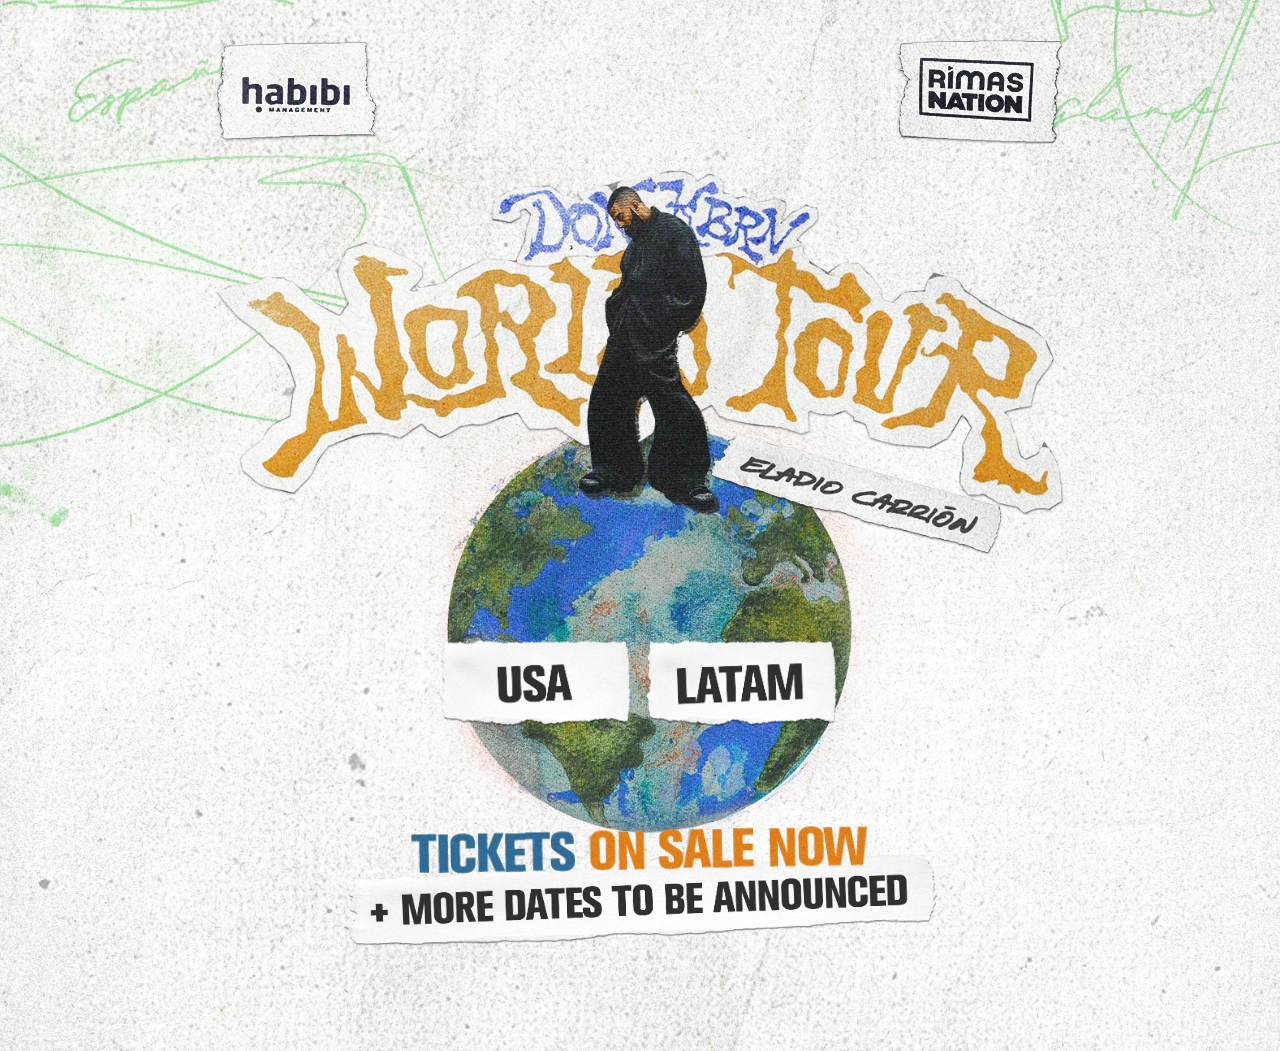
==== index.html @ 9f51dffd "Guatemala, Panama, Paraguay" ====
<!DOCTYPE html>
<html lang="es">
<head>
  <meta charset="UTF-8" />
  <meta name="viewport" content="width=device-width, initial-scale=1.0" />
  <title>Eladio Carrión | Don KBRN Tour</title>

  <link rel="stylesheet" href="CSS/stylesheet03.css">
  <link rel="icon" href="/images/DonKBRN_Favicon.png" type="image/png" />

  <meta name="description" content="Eladio Carrión - Don KBRN Tour: fechas, ciudades y detalles de los shows. ¡No te lo pierdas!" />
  <meta name="robots" content="index, follow" />

  <!-- Canonical URL -->
  <link rel="canonical" href="https://donkbrn.com/" />

  <!-- Open Graph -->
  <meta property="og:title" content="Eladio Carrión | Don KBRN Tour" />
  <meta property="og:description" content="Eladio Carrión presenta Don KBRN Tour: fechas, ciudades y detalles de los shows. ¡No te lo pierdas!" />
  <meta property="og:image" content="https://donkbrn.com/images/portada.png" />
  <meta property="og:url" content="https://donkbrn.com/" />
  <meta property="og:type" content="website" />
  <meta property="og:site_name" content="Don KBRN Tour - Eladio Carrión" />

  <!-- Twitter Card -->
  <meta name="twitter:card" content="summary_large_image" />
  <meta name="twitter:title" content="Eladio Carrión | Don KBRN Tour" />
  <meta name="twitter:description" content="Eladio Carrión presenta Don KBRN Tour: fechas, ciudades y detalles de los shows. ¡No te lo pierdas!" />
  <meta name="twitter:image" content="https://donkbrn.com/images/portada.png" />
  <meta name="twitter:url" content="https://donkbrn.com/" />

  <!-- Structured Data (JSON-LD) -->
  <script type="application/ld+json">
    {
      "@context": "https://schema.org",
      "@graph": [
        {
          "@type": "Event",
          "name": "Eladio Carrión - Don KBRN Tour - Charlotte, NC",
          "startDate": "2025-08-27",
          "eventAttendanceMode": "https://schema.org/OfflineEventAttendanceMode",
          "location": {
            "@type": "Place",
            "name": "SKYLA CREDIT UNION AMPHITHEATRE ",
            "address": {
              "@type": "PostalAddress",
              "addressLocality": "Charlotte, NC",
              "addressCountry": "US"
            }
          },
          "image": "https://donkbrn.com/images/portada.png",
          "description": "Eladio Carrión en concierto - Don KBRN Tour.",
          "url": "https://www.ticketmaster.com/event/2D006296FAA87CFB",
          "performer": {
            "@type": "MusicGroup",
            "name": "Eladio Carrión",
            "sameAs": "https://www.instagram.com/eladiocarrion/"
          }
        },
        {
          "@type": "Event",
          "name": "Eladio Carrión - Don KBRN Tour - Washington, DC",
          "startDate": "2025-08-28",
          "eventAttendanceMode": "https://schema.org/OfflineEventAttendanceMode",
          "location": {
            "@type": "Place",
            "name": "THE THEATER AT MGM NATIONAL HARBOR ",
            "address": {
              "@type": "PostalAddress",
              "addressLocality": "Washington, DC",
              "addressCountry": "US"
            }
          },
          "image": "https://donkbrn.com/images/portada.png",
          "description": "Eladio Carrión en concierto - Don KBRN Tour.",
          "url": "https://www.ticketmaster.com/event/15006296F779482C",
          "performer": {
            "@type": "MusicGroup",
            "name": "Eladio Carrión",
            "sameAs": "https://www.instagram.com/eladiocarrion/"
          }
        },
        {
          "@type": "Event",
          "name": "Eladio Carrión - Don KBRN Tour - Philadelphia, PA",
          "startDate": "2025-08-30",
          "eventAttendanceMode": "https://schema.org/OfflineEventAttendanceMode",
          "location": {
            "@type": "Place",
            "name": "THE MET",
            "address": {
              "@type": "PostalAddress",
              "addressLocality": "Philadelphia, PA",
              "addressCountry": "US"
            }
          },
          "image": "https://donkbrn.com/images/portada.png",
          "description": "Eladio Carrión en concierto - Don KBRN Tour.",
          "url": "https://www.ticketmaster.com/event/02006296F0A76FE8",
          "performer": {
            "@type": "MusicGroup",
            "name": "Eladio Carrión",
            "sameAs": "https://www.instagram.com/eladiocarrion/"
          }
        },
        {
          "@type": "Event",
          "name": "Eladio Carrión - Don KBRN Tour - Bridgeport, CT",
          "startDate": "2025-08-31",
          "eventAttendanceMode": "https://schema.org/OfflineEventAttendanceMode",
          "location": {
            "@type": "Place",
            "name": "HARTFORD HEALTHCARE AMPHITHEATER",
            "address": {
              "@type": "PostalAddress",
              "addressLocality": "Bridgeport, CT",
              "addressCountry": "US"
            }
          },
          "image": "https://donkbrn.com/images/portada.png",
          "description": "Eladio Carrión en concierto - Don KBRN Tour.",
          "url": "https://www.ticketmaster.com/event/1D00629613673679",
          "performer": {
            "@type": "MusicGroup",
            "name": "Eladio Carrión",
            "sameAs": "https://www.instagram.com/eladiocarrion/"
          }
        },
        {
          "@type": "Event",
          "name": "Eladio Carrión - Don KBRN Tour - Boston, MA",
          "startDate": "2025-09-03",
          "eventAttendanceMode": "https://schema.org/OfflineEventAttendanceMode",
          "location": {
            "@type": "Place",
            "name": "MGM MUSIC HALL AT FENWAY",
            "address": {
              "@type": "PostalAddress",
              "addressLocality": "Boston, MA",
              "addressCountry": "US"
            }
          },
          "image": "https://donkbrn.com/images/portada.png",
          "description": "Eladio Carrión en concierto - Don KBRN Tour.",
          "url": "https://www.ticketmaster.com/event/010062969C3B5851",
          "performer": {
            "@type": "MusicGroup",
            "name": "Eladio Carrión",
            "sameAs": "https://www.instagram.com/eladiocarrion/"
          }
        },
        {
          "@type": "Event",
          "name": "Eladio Carrión - Don KBRN Tour - New York, NY",
          "startDate": "2025-09-05",
          "eventAttendanceMode": "https://schema.org/OfflineEventAttendanceMode",
          "location": {
            "@type": "Place",
            "name": "BARCLAYS CENTER ",
            "address": {
              "@type": "PostalAddress",
              "addressLocality": "New York, NY",
              "addressCountry": "US"
            }
          },
          "image": "https://donkbrn.com/images/portada.png",
          "description": "Eladio Carrión en concierto - Don KBRN Tour.",
          "url": "https://www.ticketmaster.com/event/30006296FA1C5E5B",
          "performer": {
            "@type": "MusicGroup",
            "name": "Eladio Carrión",
            "sameAs": "https://www.instagram.com/eladiocarrion/"
          }
        },
        {
          "@type": "Event",
          "name": "Eladio Carrión - Don KBRN Tour - Chicago, IL",
          "startDate": "2025-09-07",
          "eventAttendanceMode": "https://schema.org/OfflineEventAttendanceMode",
          "location": {
            "@type": "Place",
            "name": "ROSEMONT THEATRE",
            "address": {
              "@type": "PostalAddress",
              "addressLocality": "Chicago, IL",
              "addressCountry": "US"
            }
          },
          "image": "https://donkbrn.com/images/portada.png",
          "description": "Eladio Carrión en concierto - Don KBRN Tour.",
          "url": "https://www.ticketmaster.com/event/04006297917C1244",
          "performer": {
            "@type": "MusicGroup",
            "name": "Eladio Carrión",
            "sameAs": "https://www.instagram.com/eladiocarrion/"
          }
        },
        {
          "@type": "Event",
          "name": "Eladio Carrión - Don KBRN Tour - Atlanta, GA",
          "startDate": "2025-09-09",
          "eventAttendanceMode": "https://schema.org/OfflineEventAttendanceMode",
          "location": {
            "@type": "Place",
            "name": "COCA COLA ROXY",
            "address": {
              "@type": "PostalAddress",
              "addressLocality": "Atlanta, GA",
              "addressCountry": "US"
            }
          },
          "image": "https://donkbrn.com/images/portada.png",
          "description": "Eladio Carrión en concierto - Don KBRN Tour.",
          "url": "https://www.ticketmaster.com/event/0E006296A1CD319C",
          "performer": {
            "@type": "MusicGroup",
            "name": "Eladio Carrión",
            "sameAs": "https://www.instagram.com/eladiocarrion/"
          }
        },
        {
          "@type": "Event",
          "name": "Eladio Carrión - Don KBRN Tour - Orlando, FL",
          "startDate": "2025-09-12",
          "eventAttendanceMode": "https://schema.org/OfflineEventAttendanceMode",
          "location": {
            "@type": "Place",
            "name": "KIA CENTER",
            "address": {
              "@type": "PostalAddress",
              "addressLocality": "Orlando, FL",
              "addressCountry": "US"
            }
          },
          "image": "https://donkbrn.com/images/portada.png",
          "description": "Eladio Carrión en concierto - Don KBRN Tour.",
          "url": "https://www.ticketmaster.com/event/220062979D6C142F",
          "performer": {
            "@type": "MusicGroup",
            "name": "Eladio Carrión",
            "sameAs": "https://www.instagram.com/eladiocarrion/"
          }
        },
        {
          "@type": "Event",
          "name": "Eladio Carrión - Don KBRN Tour - Miami, FL",
          "startDate": "2025-09-13",
          "eventAttendanceMode": "https://schema.org/OfflineEventAttendanceMode",
          "location": {
            "@type": "Place",
            "name": "KASEYA CENTER",
            "address": {
              "@type": "PostalAddress",
              "addressLocality": "Miami, FL",
              "addressCountry": "US"
            }
          },
          "image": "https://donkbrn.com/images/portada.png",
          "description": "Eladio Carrión en concierto - Don KBRN Tour.",
          "url": "https://www.ticketmaster.com/event/0D006296FED83B68",
          "performer": {
            "@type": "MusicGroup",
            "name": "Eladio Carrión",
            "sameAs": "https://www.instagram.com/eladiocarrion/"
          }
        },
        {
          "@type": "Event",
          "name": "Eladio Carrión - Don KBRN Tour - Houston, TX",
          "startDate": "2025-09-17",
          "eventAttendanceMode": "https://schema.org/OfflineEventAttendanceMode",
          "location": {
            "@type": "Place",
            "name": "713 MUSIC HALL",
            "address": {
              "@type": "PostalAddress",
              "addressLocality": "Houston, TX",
              "addressCountry": "US"
            }
          },
          "image": "https://donkbrn.com/images/portada.png",
          "description": "Eladio Carrión en concierto - Don KBRN Tour.",
          "url": "https://www.ticketmaster.com/event/3A006297CD5C538F",
          "performer": {
            "@type": "MusicGroup",
            "name": "Eladio Carrión",
            "sameAs": "https://www.instagram.com/eladiocarrion/"
          }
        },
        {
          "@type": "Event",
          "name": "Eladio Carrión - Don KBRN Tour - Dallas, TX",
          "startDate": "2025-09-18",
          "eventAttendanceMode": "https://schema.org/OfflineEventAttendanceMode",
          "location": {
            "@type": "Place",
            "name": "THE PAVILION AT TOYOTA MUSIC FACTORY",
            "address": {
              "@type": "PostalAddress",
              "addressLocality": "Dallas, TX",
              "addressCountry": "US"
            }
          },
          "image": "https://donkbrn.com/images/portada.png",
          "description": "Eladio Carrión en concierto - Don KBRN Tour.",
          "url": "https://www.ticketmaster.com/event/0C006297CE7C39F7",
          "performer": {
            "@type": "MusicGroup",
            "name": "Eladio Carrión",
            "sameAs": "https://www.instagram.com/eladiocarrion/"
          }
        },
        {
          "@type": "Event",
          "name": "Eladio Carrión - Don KBRN Tour - Denver, CO",
          "startDate": "2025-09-20",
          "eventAttendanceMode": "https://schema.org/OfflineEventAttendanceMode",
          "location": {
            "@type": "Place",
            "name": "FILLMORE AUDITORIUM",
            "address": {
              "@type": "PostalAddress",
              "addressLocality": "Denver, CO",
              "addressCountry": "US"
            }
          },
          "image": "https://donkbrn.com/images/portada.png",
          "description": "Eladio Carrión en concierto - Don KBRN Tour.",
          "url": "https://www.ticketmaster.com/event/1E006296DE5241A8",
          "performer": {
            "@type": "MusicGroup",
            "name": "Eladio Carrión",
            "sameAs": "https://www.instagram.com/eladiocarrion/"
          }
        },
        {
          "@type": "Event",
          "name": "Eladio Carrión - Don KBRN Tour - San Jose, CA",
          "startDate": "2025-09-24",
          "eventAttendanceMode": "https://schema.org/OfflineEventAttendanceMode",
          "location": {
            "@type": "Place",
            "name": "SAN JOSE CIVIC",
            "address": {
              "@type": "PostalAddress",
              "addressLocality": "San Jose, CA",
              "addressCountry": "US"
            }
          },
          "image": "https://donkbrn.com/images/portada.png",
          "description": "Eladio Carrión en concierto - Don KBRN Tour.",
          "url": "https://www.ticketmaster.com/event/1C00629581C51986",
          "performer": {
            "@type": "MusicGroup",
            "name": "Eladio Carrión",
            "sameAs": "https://www.instagram.com/eladiocarrion/"
          }
        },
        {
          "@type": "Event",
          "name": "Eladio Carrión - Don KBRN Tour - San Diego, CA",
          "startDate": "2025-09-26",
          "eventAttendanceMode": "https://schema.org/OfflineEventAttendanceMode",
          "location": {
            "@type": "Place",
            "name": "CAL COAST CREDIT UNION OPEN AIR THEATRE",
            "address": {
              "@type": "PostalAddress",
              "addressLocality": "San Diego, CA",
              "addressCountry": "US"
            }
          },
          "image": "https://donkbrn.com/images/portada.png",
          "description": "Eladio Carrión en concierto - Don KBRN Tour.",
          "url": "https://www.ticketmaster.com/event/0A0062968EB72A0D",
          "performer": {
            "@type": "MusicGroup",
            "name": "Eladio Carrión",
            "sameAs": "https://www.instagram.com/eladiocarrion/"
          }
        },
        {
          "@type": "Event",
          "name": "Eladio Carrión - Don KBRN Tour - Los Angeles, CA",
          "startDate": "2025-09-27",
          "eventAttendanceMode": "https://schema.org/OfflineEventAttendanceMode",
          "location": {
            "@type": "Place",
            "name": "YOUTUBE THEATER",
            "address": {
              "@type": "PostalAddress",
              "addressLocality": "Los Angeles, CA",
              "addressCountry": "US"
            }
          },
          "image": "https://donkbrn.com/images/portada.png",
          "description": "Eladio Carrión en concierto - Don KBRN Tour.",
          "url": "https://www.ticketmaster.com/event/0A00628EC2BA4696",
          "performer": {
            "@type": "MusicGroup",
            "name": "Eladio Carrión",
            "sameAs": "https://www.instagram.com/eladiocarrion/"
          }
        },


        {
          "@type": "Event",
          "name": "Eladio Carrión - Don KBRN Tour - Guatemala City, Guatemala",
          "startDate": "2025-10-02",
          "eventAttendanceMode": "https://schema.org/OfflineEventAttendanceMode",
          "location": {
            "@type": "Place",
            "name": "EXPLANADA FUTECA",
            "address": {
              "@type": "PostalAddress",
              "addressLocality": "Guatemala City, Guatemala",
              "addressCountry": ""
            }
          },
          "image": "https://donkbrn.com/images/portada.png",
          "description": "Eladio Carrión en concierto - Don KBRN Tour.",
          "url": "https://weeztix.toffolo.studio/livesales/?hash=12790-Cayenne1173",
          "performer": {
            "@type": "MusicGroup",
            "name": "Eladio Carrión",
            "sameAs": "https://www.instagram.com/eladiocarrion/"
          }
        },
        {
          "@type": "Event",
          "name": "Eladio Carrión - Don KBRN Tour - San José, Costa Rica",
          "startDate": "2025-10-03",
          "eventAttendanceMode": "https://schema.org/OfflineEventAttendanceMode",
          "location": {
            "@type": "Place",
            "name": "PARQUE VIVA",
            "address": {
              "@type": "PostalAddress",
              "addressLocality": "San José, Costa Rica",
              "addressCountry": ""
            }
          },
          "image": "https://donkbrn.com/images/portada.png",
          "description": "Eladio Carrión en concierto - Don KBRN Tour.",
          "url": "https://www.eticket.cr/eventos.aspx?idartista=1224",
          "performer": {
            "@type": "MusicGroup",
            "name": "Eladio Carrión",
            "sameAs": "https://www.instagram.com/eladiocarrion/"
          }
        },
        {
          "@type": "Event",
          "name": "Eladio Carrión - Don KBRN Tour - Panama City, Panama",
          "startDate": "2025-10-04",
          "eventAttendanceMode": "https://schema.org/OfflineEventAttendanceMode",
          "location": {
            "@type": "Place",
            "name": "Por anunciar",
            "address": {
              "@type": "PostalAddress",
              "addressLocality": "Panama City, Panama",
              "addressCountry": ""
            }
          },
          "image": "https://donkbrn.com/images/portada.png",
          "description": "Eladio Carrión en concierto - Don KBRN Tour.",
          "url": "https://donkbrn.com/",
          "performer": {
            "@type": "MusicGroup",
            "name": "Eladio Carrión",
            "sameAs": "https://www.instagram.com/eladiocarrion/"
          }
        },
        {
          "@type": "Event",
          "name": "Eladio Carrión - Don KBRN Tour - Bogotá, Colombia",
          "startDate": "2025-10-10",
          "eventAttendanceMode": "https://schema.org/OfflineEventAttendanceMode",
          "location": {
            "@type": "Place",
            "name": "MOVISTAR ARENA",
            "address": {
              "@type": "PostalAddress",
              "addressLocality": "Bogotá, Colombia",
              "addressCountry": ""
            }
          },
          "image": "https://donkbrn.com/images/portada.png",
          "description": "Eladio Carrión en concierto - Don KBRN Tour.",
          "url": "https://tuboleta.com/es/eventos/eladio-carrion-don-kbrn-world-tour-bogota",
          "performer": {
            "@type": "MusicGroup",
            "name": "Eladio Carrión",
            "sameAs": "https://www.instagram.com/eladiocarrion/"
          }
        },
        {
          "@type": "Event",
          "name": "Eladio Carrión - Don KBRN Tour - Cali, Colombia",
          "startDate": "2025-10-11",
          "eventAttendanceMode": "https://schema.org/OfflineEventAttendanceMode",
          "location": {
            "@type": "Place",
            "name": "DIAMANTE BEISBOL",
            "address": {
              "@type": "PostalAddress",
              "addressLocality": "Cali, Colombia",
              "addressCountry": ""
            }
          },
          "image": "https://donkbrn.com/images/portada.png",
          "description": "Eladio Carrión en concierto - Don KBRN Tour.",
          "url": "https://tuboleta.com/es/eventos/eladio-carrion-don-kbrn-world-tour-cali",
          "performer": {
            "@type": "MusicGroup",
            "name": "Eladio Carrión",
            "sameAs": "https://www.instagram.com/eladiocarrion/"
          }
        },
        {
          "@type": "Event",
          "name": "Eladio Carrión - Don KBRN Tour - Medellín, Colombia",
          "startDate": "2025-10-12",
          "eventAttendanceMode": "https://schema.org/OfflineEventAttendanceMode",
          "location": {
            "@type": "Place",
            "name": "DIAMANTE BEISBOL",
            "address": {
              "@type": "PostalAddress",
              "addressLocality": "Medellín, Colombia",
              "addressCountry": ""
            }
          },
          "image": "https://donkbrn.com/images/portada.png",
          "description": "Eladio Carrión en concierto - Don KBRN Tour.",
          "url": "https://tuboleta.com/es/eventos/eladio-carrion-don-kbrn-world-tour-medellin",
          "performer": {
            "@type": "MusicGroup",
            "name": "Eladio Carrión",
            "sameAs": "https://www.instagram.com/eladiocarrion/"
          }
        },
        {
          "@type": "Event",
          "name": "Eladio Carrión - Don KBRN Tour - Quito, Ecuador",
          "startDate": "2025-10-15",
          "eventAttendanceMode": "https://schema.org/OfflineEventAttendanceMode",
          "location": {
            "@type": "Place",
            "name": "COLISEO RUMIÑAHUI",
            "address": {
              "@type": "PostalAddress",
              "addressLocality": "Quito, EcuadoR",
              "addressCountry": ""
            }
          },
          "image": "https://donkbrn.com/images/portada.png",
          "description": "Eladio Carrión en concierto - Don KBRN Tour.",
          "url": "https://sale.ticketshow.com.ec/rps/synopsis.aspx?evento=8808&nombreEvento=Eladio_Carrion_-_Quito_2025_",
          "performer": {
            "@type": "MusicGroup",
            "name": "Eladio Carrión",
            "sameAs": "https://www.instagram.com/eladiocarrion/"
          }
        },
        {
          "@type": "Event",
          "name": "Eladio Carrión - Don KBRN Tour - Guayaquil, Ecuador",
          "startDate": "2025-10-16",
          "eventAttendanceMode": "https://schema.org/OfflineEventAttendanceMode",
          "location": {
            "@type": "Place",
            "name": "COLISEO VOLTAIRE",
            "address": {
              "@type": "PostalAddress",
              "addressLocality": "Guayaquil, Ecuador",
              "addressCountry": ""
            }
          },
          "image": "https://donkbrn.com/images/portada.png",
          "description": "Eladio Carrión en concierto - Don KBRN Tour.",
          "url": "https://www.ticketshow.com.ec/evento/Eladio-Carrion---Guayaquil-Guayaquil",
          "performer": {
            "@type": "MusicGroup",
            "name": "Eladio Carrión",
            "sameAs": "https://www.instagram.com/eladiocarrion/"
          }
        },
        {
          "@type": "Event",
          "name": "Eladio Carrión - Don KBRN Tour - Lima, Peru",
          "startDate": "2025-10-18",
          "eventAttendanceMode": "https://schema.org/OfflineEventAttendanceMode",
          "location": {
            "@type": "Place",
            "name": "COSTA 21",
            "address": {
              "@type": "PostalAddress",
              "addressLocality": "Lima, Peru",
              "addressCountry": ""
            }
          },
          "image": "https://donkbrn.com/images/portada.png",
          "description": "Eladio Carrión en concierto - Don KBRN Tour.",
          "url": "https://www.teleticket.com.pe/eladio-carrion",
          "performer": {
            "@type": "MusicGroup",
            "name": "Eladio Carrión",
            "sameAs": "https://www.instagram.com/eladiocarrion/"
          }
        },
        {
          "@type": "Event",
          "name": "Eladio Carrión - Don KBRN Tour - Asunción, Paraguay",
          "startDate": "2025-10-25",
          "eventAttendanceMode": "https://schema.org/OfflineEventAttendanceMode",
          "location": {
            "@type": "Place",
            "name": "JOCKEY CLUB",
            "address": {
              "@type": "PostalAddress",
              "addressLocality": "Asunción, Paraguay",
              "addressCountry": ""
            }
          },
          "image": "https://donkbrn.com/images/portada.png",
          "description": "Eladio Carrión en concierto - Don KBRN Tour.",
          "url": "https://ticketea.com.py/events/eladio-don-kbrn-world-tour-paraguay-2025",
          "performer": {
            "@type": "MusicGroup",
            "name": "Eladio Carrión",
            "sameAs": "https://www.instagram.com/eladiocarrion/"
          }
        },
        {
          "@type": "Event",
          "name": "Eladio Carrión - Don KBRN Tour - Santiago, Chile",
          "startDate": "2025-10-27",
          "eventAttendanceMode": "https://schema.org/OfflineEventAttendanceMode",
          "location": {
            "@type": "Place",
            "name": "MOVISTAR ARENA",
            "address": {
              "@type": "PostalAddress",
              "addressLocality": "Santiago, Chile",
              "addressCountry": ""
            }
          },
          "image": "https://donkbrn.com/images/portada.png",
          "description": "Eladio Carrión en concierto - Don KBRN Tour.",
          "url": "https://www.puntoticket.com/eladio-carrion",
          "performer": {
            "@type": "MusicGroup",
            "name": "Eladio Carrión",
            "sameAs": "https://www.instagram.com/eladiocarrion/"
          }
        },
        {
          "@type": "Event",
          "name": "Eladio Carrión - Don KBRN Tour - Buenos Aires, Argentina",
          "startDate": "2025-10-30",
          "eventAttendanceMode": "https://schema.org/OfflineEventAttendanceMode",
          "location": {
            "@type": "Place",
            "name": "MOVISTAR ARENA",
            "address": {
              "@type": "PostalAddress",
              "addressLocality": "Buenos Aires, Argentina",
              "addressCountry": ""
            }
          },
          "image": "https://donkbrn.com/images/portada.png",
          "description": "Eladio Carrión en concierto - Don KBRN Tour.",
          "url": "https://www.movistararena.com.ar/show/fc9e607d-645c-4692-a676-9a63d9a68be3/",
          "performer": {
            "@type": "MusicGroup",
            "name": "Eladio Carrión",
            "sameAs": "https://www.instagram.com/eladiocarrion/"
          }
        },
        {
          "@type": "Event",
          "name": "Eladio Carrión - Don KBRN Tour - Mérida, Mexico",
          "startDate": "2026-02-5",
          "eventAttendanceMode": "https://schema.org/OfflineEventAttendanceMode",
          "location": {
            "@type": "Place",
            "name": "FORO GNP",
            "address": {
              "@type": "PostalAddress",
              "addressLocality": "Mérida, Mexico",
              "addressCountry": ""
            }
          },
          "image": "https://donkbrn.com/images/portada.png",
          "description": "Eladio Carrión en concierto - Don KBRN Tour.",
          "url": "https://www.eticket.mx/masinformacion.aspx?idevento=33852",
          "performer": {
            "@type": "MusicGroup",
            "name": "Eladio Carrión",
            "sameAs": "https://www.instagram.com/eladiocarrion/"
          }
        },
        {
          "@type": "Event",
          "name": "Eladio Carrión - Don KBRN Tour - Monterrey, Mexico",
          "startDate": "2026-02-7",
          "eventAttendanceMode": "https://schema.org/OfflineEventAttendanceMode",
          "location": {
            "@type": "Place",
            "name": "ARENA MONTERREY",
            "address": {
              "@type": "PostalAddress",
              "addressLocality": "Monterrey, Mexico",
              "addressCountry": ""
            }
          },
          "image": "https://donkbrn.com/images/portada.png",
          "description": "Eladio Carrión en concierto - Don KBRN Tour.",
          "url": "https://web2.superboletos.com/SuperBoletos/landing-evento?event_id=w30Z5CZ7Tavmsxt6-_5hWA",
          "performer": {
            "@type": "MusicGroup",
            "name": "Eladio Carrión",
            "sameAs": "https://www.instagram.com/eladiocarrion/"
          }
        },
        {
          "@type": "Event",
          "name": "Eladio Carrión - Don KBRN Tour - Guadalajara, Mexico",
          "startDate": "2026-02-11",
          "eventAttendanceMode": "https://schema.org/OfflineEventAttendanceMode",
          "location": {
            "@type": "Place",
            "name": "ARENA VFG",
            "address": {
              "@type": "PostalAddress",
              "addressLocality": "Guadalajara, Mexico",
              "addressCountry": ""
            }
          },
          "image": "https://donkbrn.com/images/portada.png",
          "description": "Eladio Carrión en concierto - Don KBRN Tour.",
          "url": "https://www.ticketmaster.com.mx/eladio-carrion-zapopan-11-02-2026/event/1400629099B109C1",
          "performer": {
            "@type": "MusicGroup",
            "name": "Eladio Carrión",
            "sameAs": "https://www.instagram.com/eladiocarrion/"
          }
        },
        {
          "@type": "Event",
          "name": "Eladio Carrión - Don KBRN Tour - Mexico City, Mexico",
          "startDate": "2026-02-14",
          "eventAttendanceMode": "https://schema.org/OfflineEventAttendanceMode",
          "location": {
            "@type": "Place",
            "name": "PALACIO DE LOS DEPORTES",
            "address": {
              "@type": "PostalAddress",
              "addressLocality": "Mexico City, Mexico",
              "addressCountry": ""
            }
          },
          "image": "https://donkbrn.com/images/portada.png",
          "description": "Eladio Carrión en concierto - Don KBRN Tour.",
          "url": "https://www.ticketmaster.com.mx/event/14006290B0391521",
          "performer": {
            "@type": "MusicGroup",
            "name": "Eladio Carrión",
            "sameAs": "https://www.instagram.com/eladiocarrion/"
          }
        }
      ]
    }
  </script>

  <!-- Google tag (gtag.js) -->
<script async src="https://www.googletagmanager.com/gtag/js?id=G-ERM95FL2CG"></script>
<script>
  window.dataLayer = window.dataLayer || [];
  function gtag(){dataLayer.push(arguments);}
  gtag('js', new Date());

  gtag('config', 'G-ERM95FL2CG');
</script>

<!-- Meta Pixel Code -->
<script>
  !function(f,b,e,v,n,t,s)
  {if(f.fbq)return;n=f.fbq=function(){n.callMethod?
  n.callMethod.apply(n,arguments):n.queue.push(arguments)};
  if(!f._fbq)f._fbq=n;n.push=n;n.loaded=!0;n.version='2.0';
  n.queue=[];t=b.createElement(e);t.async=!0;
  t.src=v;s=b.getElementsByTagName(e)[0];
  s.parentNode.insertBefore(t,s)}(window, document,'script',
  'https://connect.facebook.net/en_US/fbevents.js');
  fbq('init', '1834142557432618');
  fbq('track', 'PageView');
  </script>
  <noscript><img height="1" width="1" style="display:none"
  src="https://www.facebook.com/tr?id=1834142557432618&ev=PageView&noscript=1"
  /></noscript>
  <!-- End Meta Pixel Code -->

  <!-- TikTok Pixel Code Start -->
<script>
  !function (w, d, t) {
    w.TiktokAnalyticsObject=t;var ttq=w[t]=w[t]||[];ttq.methods=["page","track","identify","instances","debug","on","off","once","ready","alias","group","enableCookie","disableCookie","holdConsent","revokeConsent","grantConsent"],ttq.setAndDefer=function(t,e){t[e]=function(){t.push([e].concat(Array.prototype.slice.call(arguments,0)))}};for(var i=0;i<ttq.methods.length;i++)ttq.setAndDefer(ttq,ttq.methods[i]);ttq.instance=function(t){for(
  var e=ttq._i[t]||[],n=0;n<ttq.methods.length;n++)ttq.setAndDefer(e,ttq.methods[n]);return e},ttq.load=function(e,n){var r="https://analytics.tiktok.com/i18n/pixel/events.js",o=n&&n.partner;ttq._i=ttq._i||{},ttq._i[e]=[],ttq._i[e]._u=r,ttq._t=ttq._t||{},ttq._t[e]=+new Date,ttq._o=ttq._o||{},ttq._o[e]=n||{};n=document.createElement("script")
  ;n.type="text/javascript",n.async=!0,n.src=r+"?sdkid="+e+"&lib="+t;e=document.getElementsByTagName("script")[0];e.parentNode.insertBefore(n,e)};
  
  
    ttq.load('D07NPTJC77UF1HSAJPJG');
    ttq.page();
  }(window, document, 'ttq');
  </script>
  <!-- TikTok Pixel Code End -->


</head>
<body>
  <div class="container">
     <div class="maxwidthcolumn">
        <!-- Fila 1 - dos columnas con imágenes -->
        <div class="row rowlogos">
           <div class="columnlogos">
              <img src="images/DonKBRN_HabibiLogo.webp" alt="Habibi Management" />
           </div>
           <div class="columnlogos">
              <img src="images/DonKBRN_RimasLogo.webp" alt="Rimas Nation" />
           </div>
        </div>
        <div style="height:2vh"></div>
        <!-- Fila 2 - imagen centrada -->
        <div class="row">
           <img src="images/DonKBRN_Eladio.webp" alt="Don KBRN World Tour" />
        </div>
        <!-- Fila 3 -->
        <div class="row rowdates">
           <div class="RegionesGira">
              <div class="BotonRegionGira"> <a onclick="mostrarSeccion('ContenedorUSA')"><img src="images/DonKBRN_USABtn.webp"/></a> </div>
              <div class="BotonRegionGira"> <a onclick="mostrarSeccion('ContenedorLatam')"><img src="images/DonKBRN_LatamBtn.webp"/></a> </div>
           </div>
           <div style="height:7vh" id="USA"></div>
           <div id="ContenedorUSA" class="seccion">
              <!-- Inicio Fecha Concierto -->
              <div class="FilaFechaConcierto">
                 <div class="FondoCiudad">
                    <div class="FechaConcierto">AUG 27</div>
                    <div class="CiudadConcierto"> Charlotte, NC</div>
                 </div>
                 <div class="BotonCompra"><a class="imagen-enlace" href="https://www.ticketmaster.com/event/2D006296FAA87CFB" target="_blank" data-nombre="Charlotte"><img src="images/DonKBRN_Tickets_Btn.webp"/></a>
                 </div>
              </div>
              <!-- Fin Fecha Concierto -->
              <!-- Inicio Fecha Concierto -->
              <div class="FilaFechaConcierto">
                 <div class="FondoCiudad">
                    <div class="FechaConcierto">AUG 28</div>
                    <div class="CiudadConcierto"> Washington, DC</div>
                 </div>
                 <div class="BotonCompra"><a class="imagen-enlace" href="https://www.ticketmaster.com/event/15006296F779482C" target="_blank" data-nombre="Washington"><img src="images/DonKBRN_Tickets_Btn.webp"/></a>
                 </div>
              </div>
              <!-- Fin Fecha Concierto -->
              <!-- Inicio Fecha Concierto -->
              <div class="FilaFechaConcierto">
                 <div class="FondoCiudad">
                    <div class="FechaConcierto">AUG 30</div>
                    <div class="CiudadConcierto"> Philadelphia, PA</div>
                 </div>
                 <div class="BotonCompra"><a class="imagen-enlace" href="https://www.ticketmaster.com/event/02006296F0A76FE8" target="_blank" data-nombre="Philadelhpia"><img src="images/DonKBRN_Tickets_Btn.webp"/></a>
                 </div>
              </div>
              <!-- Fin Fecha Concierto -->
              <!-- Inicio Fecha Concierto -->
              <div class="FilaFechaConcierto">
                 <div class="FondoCiudad">
                    <div class="FechaConcierto">AUG 31</div>
                    <div class="CiudadConcierto"> Bridgeport, CT</div>
                 </div>
                 <div class="BotonCompra"><a class="imagen-enlace" href="https://www.ticketmaster.com/event/1D00629613673679" target="_blank" data-nombre="Bridgeport"><img src="images/DonKBRN_Tickets_Btn.webp"/></a>
                 </div>
              </div>
              <!-- Fin Fecha Concierto -->
              <!-- Inicio Fecha Concierto -->
              <div class="FilaFechaConcierto">
                 <div class="FondoCiudad">
                    <div class="FechaConcierto">SEP 3</div>
                    <div class="CiudadConcierto"> Boston, MA</div>
                 </div>
                 <div class="BotonCompra"><a class="imagen-enlace" href="https://www.ticketmaster.com/event/010062969C3B5851" target="_blank" data-nombre="Boston"><img src="images/DonKBRN_Tickets_Btn.webp"/></a>
                 </div>
              </div>
              <!-- Fin Fecha Concierto -->
              <!-- Inicio Fecha Concierto -->
              <div class="FilaFechaConcierto">
                 <div class="FondoCiudad">
                    <div class="FechaConcierto">SEP 5</div>
                    <div class="CiudadConcierto"> New York, NY</div>
                 </div>
                 <div class="BotonCompra"><a class="imagen-enlace" href="https://www.ticketmaster.com/event/30006296FA1C5E5B" target="_blank" data-nombre="NewYork"><img src="images/DonKBRN_Tickets_Btn.webp"/></a>
                 </div>
              </div>
              <!-- Fin Fecha Concierto -->
              <!-- Inicio Fecha Concierto -->
              <div class="FilaFechaConcierto">
                 <div class="FondoCiudad">
                    <div class="FechaConcierto">SEP 7</div>
                    <div class="CiudadConcierto"> Chicago, IL</div>
                 </div>
                 <div class="BotonCompra"><a class="imagen-enlace" href="https://www.ticketmaster.com/event/04006297917C1244" target="_blank" data-nombre="Chicago"><img src="images/DonKBRN_Tickets_Btn.webp"/></a>
                 </div>
              </div>
              <!-- Fin Fecha Concierto -->
              <!-- Inicio Fecha Concierto -->
              <div class="FilaFechaConcierto">
                 <div class="FondoCiudad">
                    <div class="FechaConcierto">SEP 9</div>
                    <div class="CiudadConcierto"> Atlanta, GA</div>
                 </div>
                 <div class="BotonCompra"><a class="imagen-enlace" href="https://www.ticketmaster.com/event/0E006296A1CD319C" target="_blank" data-nombre="Atlanta"><img src="images/DonKBRN_Tickets_Btn.webp"/></a>
                 </div>
              </div>
              <!-- Fin Fecha Concierto -->
              <!-- Inicio Fecha Concierto -->
              <div class="FilaFechaConcierto">
                 <div class="FondoCiudad">
                    <div class="FechaConcierto">SEP 12</div>
                    <div class="CiudadConcierto"> Orlando, FL</div>
                 </div>
                 <div class="BotonCompra"><a class="imagen-enlace" href="https://www.ticketmaster.com/event/220062979D6C142F" target="_blank" data-nombre="Orlando"><img src="images/DonKBRN_Tickets_Btn.webp"/></a>
                 </div>
              </div>
              <!-- Fin Fecha Concierto -->
              <!-- Inicio Fecha Concierto -->
              <div class="FilaFechaConcierto">
                 <div class="FondoCiudad">
                    <div class="FechaConcierto">SEP 13</div>
                    <div class="CiudadConcierto"> Miami, FL</div>
                 </div>
                 <div class="BotonCompra"><a class="imagen-enlace" href="https://www.ticketmaster.com/event/0D006296FED83B68" target="_blank" data-nombre="Miami"><img src="images/DonKBRN_Tickets_Btn.webp"/></a>
                 </div>
              </div>
              <!-- Fin Fecha Concierto -->
              <!-- Inicio Fecha Concierto -->
              <div class="FilaFechaConcierto">
                 <div class="FondoCiudad">
                    <div class="FechaConcierto">SEP 17</div>
                    <div class="CiudadConcierto"> Houston, TX</div>
                 </div>
                 <div class="BotonCompra"><a class="imagen-enlace" href="https://www.ticketmaster.com/event/3A006297CD5C538F" target="_blank" data-nombre="Houston"><img src="images/DonKBRN_Tickets_Btn.webp"/></a>
                 </div>
              </div>
              <!-- Fin Fecha Concierto -->
              <!-- Inicio Fecha Concierto -->
              <div class="FilaFechaConcierto">
                 <div class="FondoCiudad">
                    <div class="FechaConcierto">SEP 18</div>
                    <div class="CiudadConcierto"> Dallas, TX</div>
                 </div>
                 <div class="BotonCompra"><a class="imagen-enlace" href="https://www.ticketmaster.com/event/0C006297CE7C39F7" target="_blank" data-nombre="Dallas"><img src="images/DonKBRN_Tickets_Btn.webp"/></a>
                 </div>
              </div>
              <!-- Fin Fecha Concierto -->
              <!-- Inicio Fecha Concierto -->
              <div class="FilaFechaConcierto">
                 <div class="FondoCiudad">
                    <div class="FechaConcierto">SEP 20</div>
                    <div class="CiudadConcierto"> Denver, CO</div>
                 </div>
                 <div class="BotonCompra"><a class="imagen-enlace" href="https://www.ticketmaster.com/event/1E006296DE5241A8" target="_blank" data-nombre="Denver"><img src="images/DonKBRN_Tickets_Btn.webp"/></a>
                 </div>
              </div>
              <!-- Fin Fecha Concierto -->
              <!-- Inicio Fecha Concierto -->
              <div class="FilaFechaConcierto">
                 <div class="FondoCiudad">
                    <div class="FechaConcierto">SEP 24</div>
                    <div class="CiudadConcierto"> San Jose, CA</div>
                 </div>
                 <div class="BotonCompra"><a class="imagen-enlace" href="https://www.ticketmaster.com/event/1C00629581C51986" target="_blank" data-nombre="SanJoseCalifornia"><img src="images/DonKBRN_Tickets_Btn.webp"/></a>
                 </div>
              </div>
              <!-- Fin Fecha Concierto -->
              <!-- Inicio Fecha Concierto -->
              <div class="FilaFechaConcierto">
                 <div class="FondoCiudad">
                    <div class="FechaConcierto">SEP 26</div>
                    <div class="CiudadConcierto"> San Diego, CA</div>
                 </div>
                 <div class="BotonCompra"><a class="imagen-enlace" href="https://www.ticketmaster.com/event/0A0062968EB72A0D" target="_blank" data-nombre="SanDiego"><img src="images/DonKBRN_Tickets_Btn.webp"/></a>
                 </div>
              </div>
              <!-- Fin Fecha Concierto -->
              <!-- Inicio Fecha Concierto -->
              <div class="FilaFechaConcierto">
                 <div class="FondoCiudad">
                    <div class="FechaConcierto">SEP 27</div>
                    <div class="CiudadConcierto"> Los Angeles, CA</div>
                 </div>
                 <div class="BotonCompra"><a class="imagen-enlace" href="https://www.ticketmaster.com/event/0A00628EC2BA4696" target="_blank" data-nombre="LosAngeles"><img src="images/DonKBRN_Tickets_Btn.webp"/></a>
                 </div>
              </div>
              <!-- Fin Fecha Concierto -->
           </div>
           <div id="ContenedorLatam" class="seccion">
              <!-- Inicio Fecha Concierto -->
              <div class="FilaFechaConcierto">
                 <div class="FondoCiudad">
                    <div class="FechaConcierto">OCT 2</div>
                    <div class="CiudadConcierto"> Guatemala City, Guatemala</div>
                 </div>
                 <div class="BotonCompra"><a class="imagen-enlace" href="https://www.ticketasa.gt/events/eladio_carri%c3%b3n/" target="_blank" data-nombre="GuatemalaCity"><img src="images/DonKBRN_Tickets_Btn.webp"/></a>
                 </div>
              </div>
              <!-- Fin Fecha Concierto -->
              <!-- Inicio Fecha Concierto -->
              <div class="FilaFechaConcierto">
                 <div class="FondoCiudad">
                    <div class="FechaConcierto">OCT 3</div>
                    <div class="CiudadConcierto"> San José, Costa Rica</div>
                 </div>
                 <div class="BotonCompra"><a class="imagen-enlace" href="https://www.eticket.cr/eventos.aspx?idartista=1224" target="_blank" data-nombre="SanJoseCostaRica"><img src="images/DonKBRN_PreSale_Btn.webp"/></a>
                 </div>
              </div>
              <!-- Fin Fecha Concierto -->
              <!-- Inicio Fecha Concierto -->
              <div class="FilaFechaConcierto">
                 <div class="FondoCiudad">
                    <div class="FechaConcierto">OCT 4</div>
                    <div class="CiudadConcierto"> Panamá City, Panamá</div>
                 </div>
                 <div class="BotonCompra"><a href=""><img src="images/DonKBRN_OnSale_15_Btn.webp"/></a>
                 </div>
              </div>
              <!-- Fin Fecha Concierto -->
              <!-- Inicio Fecha Concierto -->
              <div class="FilaFechaConcierto">
                 <div class="FondoCiudad">
                    <div class="FechaConcierto">OCT 10</div>
                    <div class="CiudadConcierto"> Bogotá, Colombia</div>
                 </div>
                 <div class="BotonCompra"><a class="imagen-enlace" href="https://tuboleta.com/es/eventos/eladio-carrion-don-kbrn-world-tour-bogota" target="_blank" data-nombre="Bogota"><img src="images/DonKBRN_Tickets_Btn.webp"/></a>
                 </div>
              </div>
              <!-- Fin Fecha Concierto -->
              <!-- Inicio Fecha Concierto -->
              <div class="FilaFechaConcierto">
                 <div class="FondoCiudad">
                    <div class="FechaConcierto">OCT 11</div>
                    <div class="CiudadConcierto"> Cali, Colombia</div>
                 </div>
                 <div class="BotonCompra"><a class="imagen-enlace" href="https://tuboleta.com/es/eventos/eladio-carrion-don-kbrn-world-tour-cali" target="_blank" data-nombre="Cali"><img src="images/DonKBRN_Tickets_Btn.webp"/></a>
                 </div>
              </div>
              <!-- Fin Fecha Concierto -->
              <!-- Inicio Fecha Concierto -->
              <div class="FilaFechaConcierto">
                 <div class="FondoCiudad">
                    <div class="FechaConcierto">OCT 12</div>
                    <div class="CiudadConcierto"> Medellín, Colombia</div>
                 </div>
                 <div class="BotonCompra"><a class="imagen-enlace" href="https://tuboleta.com/es/eventos/eladio-carrion-don-kbrn-world-tour-medellin" target="_blank" data-nombre="Medellin"><img src="images/DonKBRN_Tickets_Btn.webp"/></a>
                 </div>
              </div>
              <!-- Fin Fecha Concierto -->
              <!-- Inicio Fecha Concierto -->
              <div class="FilaFechaConcierto">
                 <div class="FondoCiudad">
                    <div class="FechaConcierto">OCT 15</div>
                    <div class="CiudadConcierto"> Quito, Ecuador</div>
                 </div>
                 <div class="BotonCompra"><a class="imagen-enlace" href="https://sale.ticketshow.com.ec/rps/synopsis.aspx?evento=8808&nombreEvento=Eladio_Carrion_-_Quito_2025_" target="_blank" data-nombre="Quito"><img src="images/DonKBRN_Tickets_Btn.webp"/></a>
                 </div>
              </div>
              <!-- Fin Fecha Concierto -->
              <!-- Inicio Fecha Concierto -->
              <div class="FilaFechaConcierto">
                 <div class="FondoCiudad">
                    <div class="FechaConcierto">OCT 16</div>
                    <div class="CiudadConcierto"> Guayaquil, Ecuador</div>
                 </div>
                 <div class="BotonCompra"><a class="imagen-enlace" href="https://www.ticketshow.com.ec/evento/Eladio-Carrion---Guayaquil-Guayaquil" target="_blank" data-nombre="Guayaquil"><img src="images/DonKBRN_Tickets_Btn.webp"/></a>
                 </div>
              </div>
              <!-- Fin Fecha Concierto -->
              <!-- Inicio Fecha Concierto -->
              <div class="FilaFechaConcierto">
                 <div class="FondoCiudad">
                    <div class="FechaConcierto">OCT 18</div>
                    <div class="CiudadConcierto"> Lima, Perú</div>
                 </div>
                 <div class="BotonCompra"><a class="imagen-enlace" href="https://www.teleticket.com.pe/eladio-carrion" target="_blank" data-nombre="Lima"><img src="images/DonKBRN_Tickets_Btn.webp"/></a>
                 </div>
              </div>
              <!-- Fin Fecha Concierto -->
              <!-- Inicio Fecha Concierto -->
              <div class="FilaFechaConcierto">
                 <div class="FondoCiudad">
                    <div class="FechaConcierto">OCT 25</div>
                    <div class="CiudadConcierto"> Asunción, Paraguay</div>
                 </div>
                 <div class="BotonCompra"><a href=""><a class="imagen-enlace" href="https://ticketea.com.py/events/eladio-don-kbrn-world-tour-paraguay-2025" target="_blank" data-nombre="Asuncion"><img src="images/DonKBRN_Tickets_Btn.webp"/></a>
                 </div>
              </div>
              <!-- Fin Fecha Concierto -->
              <!-- Inicio Fecha Concierto -->
              <div class="FilaFechaConcierto">
                 <div class="FondoCiudad">
                    <div class="FechaConcierto">OCT 27</div>
                    <div class="CiudadConcierto"> Santiago, Chile</div>
                 </div>
                 <div class="BotonCompra"><a class="imagen-enlace" href="https://www.puntoticket.com/eladio-carrion" target="_blank" data-nombre="Santiago"><img src="images/DonKBRN_Tickets_Btn.webp"/></a>
                 </div>
              </div>
              <!-- Fin Fecha Concierto -->
              <!-- Inicio Fecha Concierto -->
              <div class="FilaFechaConcierto">
                 <div class="FondoCiudad">
                    <div class="FechaConcierto">OCT 30</div>
                    <div class="CiudadConcierto"> Buenos Aires, Argentina</div>
                 </div>
                 <div class="BotonCompra"><a class="imagen-enlace" href="https://www.movistararena.com.ar/show/fc9e607d-645c-4692-a676-9a63d9a68be3" target="_blank" data-nombre="BuenosAires"><img src="images/DonKBRN_Tickets_Btn.webp"/></a>
                 </div>
              </div>
              <!-- Fin Fecha Concierto -->
             <!-- Inicio Fecha Concierto -->
             <div class="FilaFechaConcierto">
              <div class="FondoCiudad">
                 <div class="FechaConcierto">FEB 5</div>
                 <div class="CiudadConcierto"> Mérida, México</div>
              </div>
              <div class="BotonCompra"><a class="imagen-enlace" href="https://www.eticket.mx/masinformacion.aspx?idevento=33852" target="_blank" data-nombre="Merida"><img src="images/DonKBRN_Tickets_Btn.webp"/></a>
              </div>
           </div>
           <!-- Fin Fecha Concierto -->
           <!-- Inicio Fecha Concierto -->
           <div class="FilaFechaConcierto">
              <div class="FondoCiudad">
                 <div class="FechaConcierto">FEB 7</div>
                 <div class="CiudadConcierto"> Monterrey, México</div>
              </div>
              <div class="BotonCompra"><a class="imagen-enlace" href="https://web2.superboletos.com/SuperBoletos/landing-evento?event_id=w30Z5CZ7Tavmsxt6-_5hWA" target="_blank" data-nombre="Monterrey"><img src="images/DonKBRN_Tickets_Btn.webp"/></a>
              </div>
           </div>
           <!-- Fin Fecha Concierto -->
           <!-- Inicio Fecha Concierto -->
           <div class="FilaFechaConcierto">
              <div class="FondoCiudad">
                 <div class="FechaConcierto">FEB 11</div>
                 <div class="CiudadConcierto"> Guadalajara, México</div>
              </div>
              <div class="BotonCompra"><a class="imagen-enlace" href="https://www.ticketmaster.com.mx/eladio-carrion-zapopan-11-02-2026/event/1400629099B109C1" target="_blank" data-nombre="Guadalajara"><img src="images/DonKBRN_Tickets_Btn.webp"/></a>
              </div>
           </div>
           <!-- Fin Fecha Concierto -->
           <!-- Inicio Fecha Concierto -->
           <div class="FilaFechaConcierto">
              <div class="FondoCiudad">
                 <div class="FechaConcierto">FEB 14</div>
                 <div class="CiudadConcierto"> México City, México</div>
              </div>
              <div class="BotonCompra"><a class="imagen-enlace" href="https://www.ticketmaster.com.mx/event/14006290B0391521" target="_blank" data-nombre="MexicoCity"><img src="images/DonKBRN_Tickets_Btn.webp"/></a>
              </div>
           </div>
           <!-- Fin Fecha Concierto -->
           </div>
        </div>
        <div style="height:2vh"></div>
        <!-- Fila 4 - imagen centrada -->
        <div class="row MoreDates">
          <img class="TicketsOnSale" src="images/DonKBRN_TicketsOnSaleNow.webp" alt="Tickets on sale now" />
           <img class="MoreDatesSoon" src="images/DonKBRN_MoreDates.webp" alt="More dates" />
        </div>
     </div>
     <div style="height:3vh"></div>
  </div>
  <script>
     function mostrarSeccion(id) {
       const secciones = document.querySelectorAll('.seccion');
       secciones.forEach(sec => sec.classList.remove('active'));
       
       const seccion = document.getElementById(id);
       seccion.classList.add('active');
     }
  </script>

<script>
  document.querySelectorAll("a.imagen-enlace").forEach(link => {
    link.addEventListener("click", function() {
      const nombre = this.getAttribute("data-nombre");
      gtag('event', 'click_imagen', {
        'event_category': 'interaccion',
        'event_label': nombre
      });
    });
  });
</script>


</body>


</html>
---- CSS/stylesheet03.css ----
/* Fuentes */
  @font-face {
      font-family: AkzidenzGrotesk;
      src: url(../fonts/AkzidenzGrotesk.woff);
 }

 @font-face {
  font-family: P22FreelyRegular;
  src: url(../fonts/P22FreelyRegular.woff);
}
 
html {
  scroll-behavior: smooth;
}

 body {
  margin: 0;
  padding: 0;
  background-color: #f2f2f2; /* Fondo de la página */
  position: relative;
  font-family: sans-serif;
}

.frame {
  position: fixed;
  top: 0;
  left: 0;
  width: 100vw;
  height: 100dvh;
  pointer-events: none;
  z-index: 10;
}

.frame img {
  position: absolute;
  z-index: 10;
}

.frame .top { 
  top: 0; 
  left: 0; 
  width: 100%; 
  height: auto;
  height: 2vw;
 }

.frame .bottom { 
  bottom: 0; 
  left: 0; 
  width: 100%; 
  height: auto; 
  height: 2vw;
}

.frame .left { 
  top: 0; 
  left: 0; 
  height: 100%; 
  width: auto;
  width: 2vw;
 }

.frame .right { 
  top: 0; 
  right: 0; 
  height: 100%; 
  width: auto; 
  width: 3vw;
}

@media (max-width: 768px) {
  .frame .top { 
    height: 4vw;
   }
  
  .frame .bottom { 
    height: 4vw;
  }
  
  .frame .left { 
    width: 4vw;
   }
  
  .frame .right {  
    width: 4vw;
  }
}

.container {
  display: flex;
  flex-direction: column;
  align-items: center;
  gap: 40px;
  position: relative;
  z-index: 1;
  background-image: url("../images/DonKBRN_Fondo.webp");
  background-size: cover;
  background-position: center;
  min-height: 100dvh;
  justify-content: center;
}

.maxwidthcolumn{
  max-width: 850px;
  display: flex;
  flex-direction: column;
  justify-content: space-between;
  padding:3vw 5vw;
}

.row {
  display: flex;
  justify-content: center;
  align-items: center;
}

.row img {
  max-width: 100%;
  width:100%;
  height: auto;
}

.rowlogos{
  flex-direction: row;
justify-content: space-between;
gap:30px;
}

.columnlogos{
  max-width:25vw;
}

.rowdates{
  margin-top:-205px;
  justify-content: space-around;
  column-gap: 20px;
  flex-direction: column;
}

.RegionesGira{
  display: flex;
  flex-direction: row;
  column-gap: 3%;
  max-width:400px;
  padding: 0 5%;
}

.BotonRegionGira{
  transition: transform 0.2s ease;
  cursor: pointer;
}

.BotonRegionGira:hover {
  transform: translateY(-4px);
}

.seccion {
  opacity: 0;
  display:none;
  width:100%;
}

.seccion.active {
  opacity: 1;
  display: block;
}


.FilaFechaConcierto{
  display: flex;
  flex-direction: row;
  width: 100%;
  align-items: stretch;
  margin: 5px 0;
}

.FondoCiudad {
  background-image: url("../images/DonKBRN_FondoFecha.webp");
  display: flex;
  flex-direction: row;
  width: 85%;
  background-position: center center;
  background-size: 100% 100%;
  padding:1px 30px;
  align-items: center;
  column-gap: 10px;
}

.FechaConcierto{
  color: #4b8cb2;
  font-family: AkzidenzGrotesk;
  font-size: 3.3vw;
  width:20%;
}

.CiudadConcierto{
  font-family: P22FreelyRegular;
  text-transform: uppercase;
  font-size: 3.3vw;
  color: #2d2f30;
  width:80%;
}

.BotonCompra{
  width:15%;
  transition: transform 0.2s ease;
}

.BotonCompra:hover {
  transform: translateX(4px);
}

.MoreDates{
  width: 70%;
  margin: 0 auto;
  display: flex;
  flex-direction: column;
  margin-top:10px;
}

.TicketsOnSale{
  width: 80% !important;
  z-index:10;
  display:block;
}

.MoreDatesSoon
{
  margin-top:-25px;
  display: block;
  z-index: 9;
}


@media (max-width: 768px) {
  .rowdates {
    margin-top:-55px;
    padding:3%;
  }

  .FilaFechaConcierto{
    align-items: center;
  }

  .FondoCiudad {
    width: 70%;
    padding:15px 10px;
  }

  .FechaConcierto{
    font-size: 5vw;
    width:27%;
  }

  .CiudadConcierto{
    font-size: 4.5vw;
    width:73%;
    line-height: 1.1em;
  }

  .BotonCompra{
    width:30%;
  }

  .MoreDatesSoon
{
  margin-top:-5px;
}

}

@media (min-width: 920px) {

  .FechaConcierto{
    font-size: 30px;
  }

  .CiudadConcierto{
    font-size: 30px;
  }
}
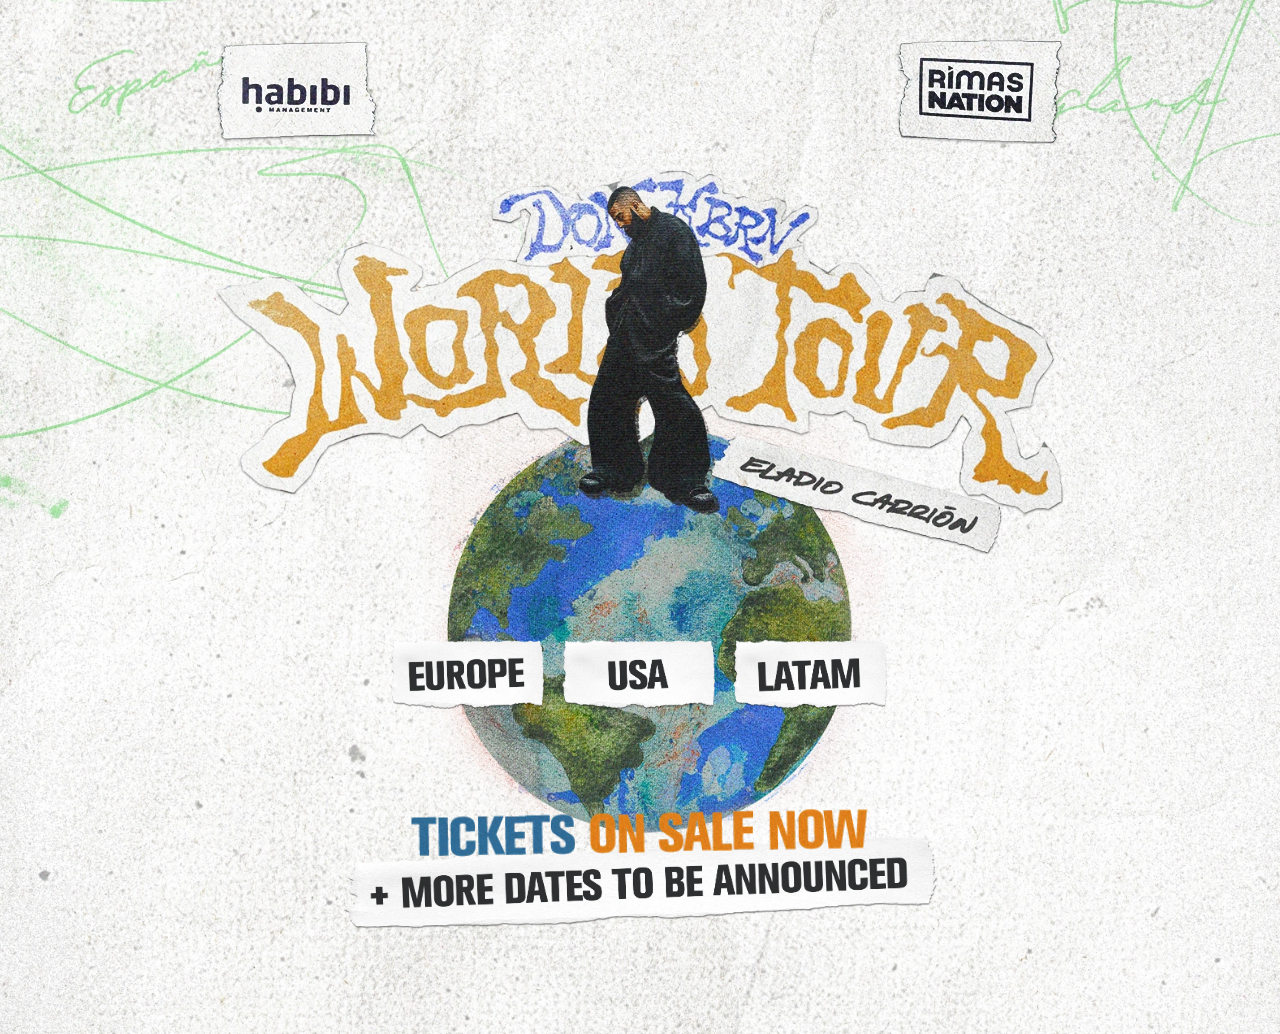
==== commit 32c55be2: "España" ====
--- a/index.html
+++ b/index.html
@@ -5,7 +5,7 @@
   <meta name="viewport" content="width=device-width, initial-scale=1.0" />
   <title>Eladio Carrión | Don KBRN Tour</title>
 
-  <link rel="stylesheet" href="CSS/stylesheet03.css">
+  <link rel="stylesheet" href="CSS/stylesheet04.css">
   <link rel="icon" href="/images/DonKBRN_Favicon.png" type="image/png" />
 
   <meta name="description" content="Eladio Carrión - Don KBRN Tour: fechas, ciudades y detalles de los shows. ¡No te lo pierdas!" />
@@ -36,6 +36,167 @@
       "@graph": [
         {
           "@type": "Event",
+          "name": "Eladio Carrión - Don KBRN Tour - Ibiza, Spain",
+          "startDate": "2025-06-17",
+          "eventAttendanceMode": "https://schema.org/OfflineEventAttendanceMode",
+          "location": {
+            "@type": "Place",
+            "name": "USHUAIA IBIZA",
+            "address": {
+              "@type": "PostalAddress",
+              "addressLocality": "Ibiza, Spain",
+              "addressCountry": ""
+            }
+          },
+          "image": "https://donkbrn.com/images/portada.png",
+          "description": "Eladio Carrión en concierto - Don KBRN Tour.",
+          "url": "https://www.theushuaiaexperience.com/es/club/eventos/eladio-carrion",
+          "performer": {
+            "@type": "MusicGroup",
+            "name": "Eladio Carrión",
+            "sameAs": "https://www.instagram.com/eladiocarrion/"
+          }
+        },
+        {
+          "@type": "Event",
+          "name": "Eladio Carrión - Don KBRN Tour - Barcelona, Spain",
+          "startDate": "2025-06-21",
+          "eventAttendanceMode": "https://schema.org/OfflineEventAttendanceMode",
+          "location": {
+            "@type": "Place",
+            "name": "PARC DEL FORUM}",
+            "address": {
+              "@type": "PostalAddress",
+              "addressLocality": "Barcelona, Spain, NC",
+              "addressCountry": ""
+            }
+          },
+          "image": "https://donkbrn.com/images/portada.png",
+          "description": "Eladio Carrión en concierto - Don KBRN Tour.",
+          "url": "https://www.sharefestival.org/entradas",
+          "performer": {
+            "@type": "MusicGroup",
+            "name": "Eladio Carrión",
+            "sameAs": "https://www.instagram.com/eladiocarrion/"
+          }
+        },
+        {
+          "@type": "Event",
+          "name": "Eladio Carrión - Don KBRN Tour - Madrid, Spain",
+          "startDate": "2025-06-27",
+          "eventAttendanceMode": "https://schema.org/OfflineEventAttendanceMode",
+          "location": {
+            "@type": "Place",
+            "name": "ARGANDA DEL REY",
+            "address": {
+              "@type": "PostalAddress",
+              "addressLocality": "Madrid, Spain",
+              "addressCountry": ""
+            }
+          },
+          "image": "https://donkbrn.com/images/portada.png",
+          "description": "Eladio Carrión en concierto - Don KBRN Tour.",
+          "url": "https://purolatino.es/madrid/entradas/",
+          "performer": {
+            "@type": "MusicGroup",
+            "name": "Eladio Carrión",
+            "sameAs": "https://www.instagram.com/eladiocarrion/"
+          }
+        },
+        {
+          "@type": "Event",
+          "name": "Eladio Carrión - Don KBRN Tour - Granada, Spain",
+          "startDate": "2025-06-28",
+          "eventAttendanceMode": "https://schema.org/OfflineEventAttendanceMode",
+          "location": {
+            "@type": "Place",
+            "name": "CORTIJO DEL CONDE",
+            "address": {
+              "@type": "PostalAddress",
+              "addressLocality": "Granada, Spain",
+              "addressCountry": ""
+            }
+          },
+          "image": "https://donkbrn.com/images/portada.png",
+          "description": "Eladio Carrión en concierto - Don KBRN Tour.",
+          "url": "https://www.granadalatina.es/entradas/",
+          "performer": {
+            "@type": "MusicGroup",
+            "name": "Eladio Carrión",
+            "sameAs": "https://www.instagram.com/eladiocarrion/"
+          }
+        },
+        {
+          "@type": "Event",
+          "name": "Eladio Carrión - Don KBRN Tour - Tenerife, Spain",
+          "startDate": "2025-06-29",
+          "eventAttendanceMode": "https://schema.org/OfflineEventAttendanceMode",
+          "location": {
+            "@type": "Place",
+            "name": "PUERTO DE LA CRUZ",
+            "address": {
+              "@type": "PostalAddress",
+              "addressLocality": "Tenerife, Spain",
+              "addressCountry": ""
+            }
+          },
+          "image": "https://donkbrn.com/images/portada.png",
+          "description": "Eladio Carrión en concierto - Don KBRN Tour.",
+          "url": "https://reggaetonbeachfestival.com/es/festivales/summer/tenerife/tickets",
+          "performer": {
+            "@type": "MusicGroup",
+            "name": "Eladio Carrión",
+            "sameAs": "https://www.instagram.com/eladiocarrion/"
+          }
+        },
+        {
+          "@type": "Event",
+          "name": "Eladio Carrión - Don KBRN Tour - Sevilla, Spain",
+          "startDate": "2025-07-04",
+          "eventAttendanceMode": "https://schema.org/OfflineEventAttendanceMode",
+          "location": {
+            "@type": "Place",
+            "name": "ESTADIO LA CARTUJA",
+            "address": {
+              "@type": "PostalAddress",
+              "addressLocality": "Sevilla, Spain",
+              "addressCountry": ""
+            }
+          },
+          "image": "https://donkbrn.com/images/portada.png",
+          "description": "Eladio Carrión en concierto - Don KBRN Tour.",
+          "url": "https://purolatino.es/sevilla/entradas/",
+          "performer": {
+            "@type": "MusicGroup",
+            "name": "Eladio Carrión",
+            "sameAs": "https://www.instagram.com/eladiocarrion/"
+          }
+        },
+        {
+          "@type": "Event",
+          "name": "Eladio Carrión - Don KBRN Tour - Benidor, Spain",
+          "startDate": "2025-07-05",
+          "eventAttendanceMode": "https://schema.org/OfflineEventAttendanceMode",
+          "location": {
+            "@type": "Place",
+            "name": "POLIDEPORTIVO GUILLERMO AMOR",
+            "address": {
+              "@type": "PostalAddress",
+              "addressLocality": "Benidorm, Spain",
+              "addressCountry": ""
+            }
+          },
+          "image": "https://donkbrn.com/images/portada.png",
+          "description": "Eladio Carrión en concierto - Don KBRN Tour.",
+          "url": "https://reggaetonbeachfestival.com/es/festivales/summer/benidorm/tickets",
+          "performer": {
+            "@type": "MusicGroup",
+            "name": "Eladio Carrión",
+            "sameAs": "https://www.instagram.com/eladiocarrion/"
+          }
+        },
+        {
+          "@type": "Event",
           "name": "Eladio Carrión - Don KBRN Tour - Charlotte, NC",
           "startDate": "2025-08-27",
           "eventAttendanceMode": "https://schema.org/OfflineEventAttendanceMode",
@@ -457,7 +618,7 @@
           "eventAttendanceMode": "https://schema.org/OfflineEventAttendanceMode",
           "location": {
             "@type": "Place",
-            "name": "Por anunciar",
+            "name": "PLAZA AMADOR",
             "address": {
               "@type": "PostalAddress",
               "addressLocality": "Panama City, Panama",
@@ -466,7 +627,7 @@
           },
           "image": "https://donkbrn.com/images/portada.png",
           "description": "Eladio Carrión en concierto - Don KBRN Tour.",
-          "url": "https://donkbrn.com/",
+          "url": "https://panatickets.boletosenlinea.events/eventperformances.asp?evt=2189",
           "performer": {
             "@type": "MusicGroup",
             "name": "Eladio Carrión",
@@ -840,10 +1001,86 @@
         <!-- Fila 3 -->
         <div class="row rowdates">
            <div class="RegionesGira">
+             <div class="BotonRegionGira"> <a onclick="mostrarSeccion('ContenedorEurope')"><img src="images/DonKBRN_EuropeBtn.webp"/></a> </div>
               <div class="BotonRegionGira"> <a onclick="mostrarSeccion('ContenedorUSA')"><img src="images/DonKBRN_USABtn.webp"/></a> </div>
               <div class="BotonRegionGira"> <a onclick="mostrarSeccion('ContenedorLatam')"><img src="images/DonKBRN_LatamBtn.webp"/></a> </div>
            </div>
-           <div style="height:7vh" id="USA"></div>
+           <div style="height:7vh"></div>
+
+          <div id="ContenedorEurope" class="seccion">
+              <!-- Inicio Fecha Concierto -->
+              <div class="FilaFechaConcierto">
+                 <div class="FondoCiudad">
+                    <div class="FechaConcierto">JUN 17</div>
+                    <div class="CiudadConcierto"> Ibiza, Spain</div>
+                 </div>
+                 <div class="BotonCompra"><a class="imagen-enlace" href="https://www.theushuaiaexperience.com/es/club/eventos/eladio-carrion" target="_blank" data-nombre="Ibiza"><img src="images/DonKBRN_Tickets_Btn.webp"/></a>
+                 </div>
+              </div>
+              <!-- Fin Fecha Concierto -->
+                <!-- Inicio Fecha Concierto -->
+              <div class="FilaFechaConcierto">
+                 <div class="FondoCiudad">
+                    <div class="FechaConcierto">JUN 21</div>
+                    <div class="CiudadConcierto"> Barcelona, Spain</div>
+                 </div>
+                 <div class="BotonCompra"><a class="imagen-enlace" href="https://www.sharefestival.org/entradas" target="_blank" data-nombre="Barcelona"><img src="images/DonKBRN_Tickets_Btn.webp"/></a>
+                 </div>
+              </div>
+              <!-- Fin Fecha Concierto -->
+                <!-- Inicio Fecha Concierto -->
+              <div class="FilaFechaConcierto">
+                 <div class="FondoCiudad">
+                    <div class="FechaConcierto">JUN 27</div>
+                    <div class="CiudadConcierto"> Madrid, Spain</div>
+                 </div>
+                 <div class="BotonCompra"><a class="imagen-enlace" href="https://purolatino.es/madrid/entradas/" target="_blank" data-nombre="Madrid"><img src="images/DonKBRN_Tickets_Btn.webp"/></a>
+                 </div>
+              </div>
+              <!-- Fin Fecha Concierto -->
+                <!-- Inicio Fecha Concierto -->
+              <div class="FilaFechaConcierto">
+                 <div class="FondoCiudad">
+                    <div class="FechaConcierto">JUN 28</div>
+                    <div class="CiudadConcierto"> Granada, Spain</div>
+                 </div>
+                 <div class="BotonCompra"><a class="imagen-enlace" href="https://www.granadalatina.es/entradas/" target="_blank" data-nombre="Granada"><img src="images/DonKBRN_Tickets_Btn.webp"/></a>
+                 </div>
+              </div>
+              <!-- Fin Fecha Concierto -->
+                  <!-- Inicio Fecha Concierto -->
+              <div class="FilaFechaConcierto">
+                 <div class="FondoCiudad">
+                    <div class="FechaConcierto">JUN 29</div>
+                    <div class="CiudadConcierto"> Tenerife, Spain</div>
+                 </div>
+                 <div class="BotonCompra"><a class="imagen-enlace" href="https://reggaetonbeachfestival.com/es/festivales/summer/tenerife/tickets" target="_blank" data-nombre="Tenerife"><img src="images/DonKBRN_Tickets_Btn.webp"/></a>
+                 </div>
+              </div>
+              <!-- Fin Fecha Concierto -->
+               <!-- Inicio Fecha Concierto -->
+              <div class="FilaFechaConcierto">
+                 <div class="FondoCiudad">
+                    <div class="FechaConcierto">JUL 4</div>
+                    <div class="CiudadConcierto"> Sevilla, Spain</div>
+                 </div>
+                 <div class="BotonCompra"><a class="imagen-enlace" href="https://purolatino.es/sevilla/entradas/" target="_blank" data-nombre="Sevilla"><img src="images/DonKBRN_Tickets_Btn.webp"/></a>
+                 </div>
+              </div>
+              <!-- Fin Fecha Concierto -->
+               <!-- Inicio Fecha Concierto -->
+              <div class="FilaFechaConcierto">
+                 <div class="FondoCiudad">
+                    <div class="FechaConcierto">JUL 5</div>
+                    <div class="CiudadConcierto"> Benidorm, Spain</div>
+                 </div>
+                 <div class="BotonCompra"><a class="imagen-enlace" href="https://reggaetonbeachfestival.com/es/festivales/summer/benidorm/tickets" target="_blank" data-nombre="Benidorm"><img src="images/DonKBRN_Tickets_Btn.webp"/></a>
+                 </div>
+              </div>
+              <!-- Fin Fecha Concierto -->
+
+               </div>
+
            <div id="ContenedorUSA" class="seccion">
               <!-- Inicio Fecha Concierto -->
               <div class="FilaFechaConcierto">
@@ -1023,7 +1260,7 @@
                     <div class="FechaConcierto">OCT 3</div>
                     <div class="CiudadConcierto"> San José, Costa Rica</div>
                  </div>
-                 <div class="BotonCompra"><a class="imagen-enlace" href="https://www.eticket.cr/eventos.aspx?idartista=1224" target="_blank" data-nombre="SanJoseCostaRica"><img src="images/DonKBRN_PreSale_Btn.webp"/></a>
+                 <div class="BotonCompra"><a class="imagen-enlace" href="https://www.eticket.cr/eventos.aspx?idartista=1224" target="_blank" data-nombre="SanJoseCostaRica"><img src="images/DonKBRN_Tickets_Btn.webp"/></a>
                  </div>
               </div>
               <!-- Fin Fecha Concierto -->
@@ -1033,7 +1270,7 @@
                     <div class="FechaConcierto">OCT 4</div>
                     <div class="CiudadConcierto"> Panamá City, Panamá</div>
                  </div>
-                 <div class="BotonCompra"><a href=""><img src="images/DonKBRN_OnSale_15_Btn.webp"/></a>
+                 <div class="BotonCompra"><a class="imagen-enlace" href="https://panatickets.boletosenlinea.events/eventperformances.asp?evt=2189" target="_blank" data-nombre="PanamaCity"><img src="images/DonKBRN_PreSale_Btn.webp"/></a>
                  </div>
               </div>
               <!-- Fin Fecha Concierto -->
@@ -1204,4 +1441,4 @@
 </body>
 
 
-</html>+</html>
--- a/CSS/stylesheet04.css
+++ b/CSS/stylesheet04.css
@@ -0,0 +1,281 @@
+  /* Fuentes */
+  @font-face {
+      font-family: AkzidenzGrotesk;
+      src: url(../fonts/AkzidenzGrotesk.woff);
+ }
+
+ @font-face {
+  font-family: P22FreelyRegular;
+  src: url(../fonts/P22FreelyRegular.woff);
+}
+ 
+html {
+  scroll-behavior: smooth;
+}
+
+ body {
+  margin: 0;
+  padding: 0;
+  background-color: #f2f2f2; /* Fondo de la página */
+  position: relative;
+  font-family: sans-serif;
+}
+
+.frame {
+  position: fixed;
+  top: 0;
+  left: 0;
+  width: 100vw;
+  height: 100dvh;
+  pointer-events: none;
+  z-index: 10;
+}
+
+.frame img {
+  position: absolute;
+  z-index: 10;
+}
+
+.frame .top { 
+  top: 0; 
+  left: 0; 
+  width: 100%; 
+  height: auto;
+  height: 2vw;
+ }
+
+.frame .bottom { 
+  bottom: 0; 
+  left: 0; 
+  width: 100%; 
+  height: auto; 
+  height: 2vw;
+}
+
+.frame .left { 
+  top: 0; 
+  left: 0; 
+  height: 100%; 
+  width: auto;
+  width: 2vw;
+ }
+
+.frame .right { 
+  top: 0; 
+  right: 0; 
+  height: 100%; 
+  width: auto; 
+  width: 3vw;
+}
+
+@media (max-width: 768px) {
+  .frame .top { 
+    height: 4vw;
+   }
+  
+  .frame .bottom { 
+    height: 4vw;
+  }
+  
+  .frame .left { 
+    width: 4vw;
+   }
+  
+  .frame .right {  
+    width: 4vw;
+  }
+}
+
+.container {
+  display: flex;
+  flex-direction: column;
+  align-items: center;
+  gap: 40px;
+  position: relative;
+  z-index: 1;
+  background-image: url("../images/DonKBRN_Fondo.webp");
+  background-size: cover;
+  background-position: center;
+  min-height: 100dvh;
+  justify-content: center;
+}
+
+.maxwidthcolumn{
+  max-width: 850px;
+  display: flex;
+  flex-direction: column;
+  justify-content: space-between;
+  padding:3vw 5vw;
+}
+
+.row {
+  display: flex;
+  justify-content: center;
+  align-items: center;
+}
+
+.row img {
+  max-width: 100%;
+  width:100%;
+  height: auto;
+}
+
+.rowlogos{
+  flex-direction: row;
+justify-content: space-between;
+gap:30px;
+}
+
+.columnlogos{
+  max-width:25vw;
+}
+
+.rowdates{
+  margin-top:-205px;
+  justify-content: space-around;
+  column-gap: 20px;
+  flex-direction: column;
+}
+
+.RegionesGira{
+  display: flex;
+  flex-direction: row;
+  column-gap: 3%;
+  max-width:500px;
+  padding: 0 5%;
+}
+
+.BotonRegionGira{
+  transition: transform 0.2s ease;
+  cursor: pointer;
+}
+
+.BotonRegionGira:hover {
+  transform: translateY(-4px);
+}
+
+.seccion {
+  opacity: 0;
+  display:none;
+  width:100%;
+}
+
+.seccion.active {
+  opacity: 1;
+  display: block;
+}
+
+
+.FilaFechaConcierto{
+  display: flex;
+  flex-direction: row;
+  width: 100%;
+  align-items: stretch;
+  margin: 5px 0;
+}
+
+.FondoCiudad {
+  background-image: url("../images/DonKBRN_FondoFecha.webp");
+  display: flex;
+  flex-direction: row;
+  width: 85%;
+  background-position: center center;
+  background-size: 100% 100%;
+  padding:1px 30px;
+  align-items: center;
+  column-gap: 10px;
+}
+
+.FechaConcierto{
+  color: #4b8cb2;
+  font-family: AkzidenzGrotesk;
+  font-size: 3.3vw;
+  width:20%;
+}
+
+.CiudadConcierto{
+  font-family: P22FreelyRegular;
+  text-transform: uppercase;
+  font-size: 3.3vw;
+  color: #2d2f30;
+  width:80%;
+}
+
+.BotonCompra{
+  width:15%;
+  transition: transform 0.2s ease;
+}
+
+.BotonCompra:hover {
+  transform: translateX(4px);
+}
+
+.MoreDates{
+  width: 70%;
+  margin: 0 auto;
+  display: flex;
+  flex-direction: column;
+  margin-top:10px;
+}
+
+.TicketsOnSale{
+  width: 80% !important;
+  z-index:10;
+  display:block;
+}
+
+.MoreDatesSoon
+{
+  margin-top:-25px;
+  display: block;
+  z-index: 9;
+}
+
+
+@media (max-width: 768px) {
+  .rowdates {
+    margin-top:-55px;
+    padding:3%;
+  }
+
+  .FilaFechaConcierto{
+    align-items: center;
+  }
+
+  .FondoCiudad {
+    width: 70%;
+    padding:15px 10px;
+  }
+
+  .FechaConcierto{
+    font-size: 5vw;
+    width:27%;
+  }
+
+  .CiudadConcierto{
+    font-size: 4.5vw;
+    width:73%;
+    line-height: 1.1em;
+  }
+
+  .BotonCompra{
+    width:30%;
+  }
+
+  .MoreDatesSoon
+{
+  margin-top:-5px;
+}
+
+}
+
+@media (min-width: 920px) {
+
+  .FechaConcierto{
+    font-size: 30px;
+  }
+
+  .CiudadConcierto{
+    font-size: 30px;
+  }
+}
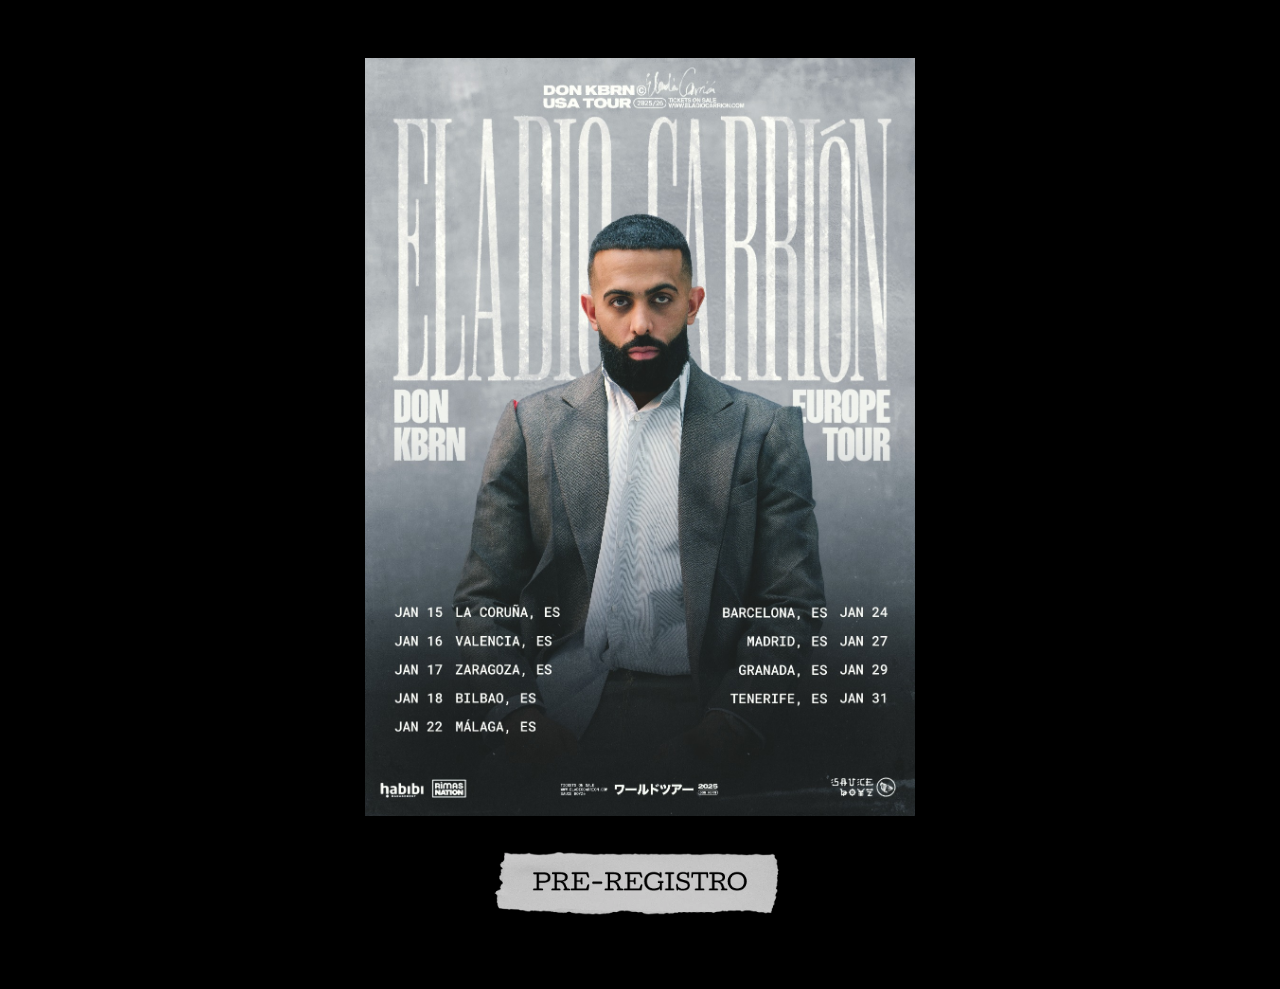
==== commit b0b39c93: "Cambio look" ====
--- a/index.html
+++ b/index.html
@@ -1,1444 +1,19 @@
 <!DOCTYPE html>
 <html lang="es">
 <head>
-  <meta charset="UTF-8" />
-  <meta name="viewport" content="width=device-width, initial-scale=1.0" />
-  <title>Eladio Carrión | Don KBRN Tour</title>
-
-  <link rel="stylesheet" href="CSS/stylesheet04.css">
-  <link rel="icon" href="/images/DonKBRN_Favicon.png" type="image/png" />
-
-  <meta name="description" content="Eladio Carrión - Don KBRN Tour: fechas, ciudades y detalles de los shows. ¡No te lo pierdas!" />
-  <meta name="robots" content="index, follow" />
-
-  <!-- Canonical URL -->
-  <link rel="canonical" href="https://donkbrn.com/" />
-
-  <!-- Open Graph -->
-  <meta property="og:title" content="Eladio Carrión | Don KBRN Tour" />
-  <meta property="og:description" content="Eladio Carrión presenta Don KBRN Tour: fechas, ciudades y detalles de los shows. ¡No te lo pierdas!" />
-  <meta property="og:image" content="https://donkbrn.com/images/portada.png" />
-  <meta property="og:url" content="https://donkbrn.com/" />
-  <meta property="og:type" content="website" />
-  <meta property="og:site_name" content="Don KBRN Tour - Eladio Carrión" />
-
-  <!-- Twitter Card -->
-  <meta name="twitter:card" content="summary_large_image" />
-  <meta name="twitter:title" content="Eladio Carrión | Don KBRN Tour" />
-  <meta name="twitter:description" content="Eladio Carrión presenta Don KBRN Tour: fechas, ciudades y detalles de los shows. ¡No te lo pierdas!" />
-  <meta name="twitter:image" content="https://donkbrn.com/images/portada.png" />
-  <meta name="twitter:url" content="https://donkbrn.com/" />
-
-  <!-- Structured Data (JSON-LD) -->
-  <script type="application/ld+json">
-    {
-      "@context": "https://schema.org",
-      "@graph": [
-        {
-          "@type": "Event",
-          "name": "Eladio Carrión - Don KBRN Tour - Ibiza, Spain",
-          "startDate": "2025-06-17",
-          "eventAttendanceMode": "https://schema.org/OfflineEventAttendanceMode",
-          "location": {
-            "@type": "Place",
-            "name": "USHUAIA IBIZA",
-            "address": {
-              "@type": "PostalAddress",
-              "addressLocality": "Ibiza, Spain",
-              "addressCountry": ""
-            }
-          },
-          "image": "https://donkbrn.com/images/portada.png",
-          "description": "Eladio Carrión en concierto - Don KBRN Tour.",
-          "url": "https://www.theushuaiaexperience.com/es/club/eventos/eladio-carrion",
-          "performer": {
-            "@type": "MusicGroup",
-            "name": "Eladio Carrión",
-            "sameAs": "https://www.instagram.com/eladiocarrion/"
-          }
-        },
-        {
-          "@type": "Event",
-          "name": "Eladio Carrión - Don KBRN Tour - Barcelona, Spain",
-          "startDate": "2025-06-21",
-          "eventAttendanceMode": "https://schema.org/OfflineEventAttendanceMode",
-          "location": {
-            "@type": "Place",
-            "name": "PARC DEL FORUM}",
-            "address": {
-              "@type": "PostalAddress",
-              "addressLocality": "Barcelona, Spain, NC",
-              "addressCountry": ""
-            }
-          },
-          "image": "https://donkbrn.com/images/portada.png",
-          "description": "Eladio Carrión en concierto - Don KBRN Tour.",
-          "url": "https://www.sharefestival.org/entradas",
-          "performer": {
-            "@type": "MusicGroup",
-            "name": "Eladio Carrión",
-            "sameAs": "https://www.instagram.com/eladiocarrion/"
-          }
-        },
-        {
-          "@type": "Event",
-          "name": "Eladio Carrión - Don KBRN Tour - Madrid, Spain",
-          "startDate": "2025-06-27",
-          "eventAttendanceMode": "https://schema.org/OfflineEventAttendanceMode",
-          "location": {
-            "@type": "Place",
-            "name": "ARGANDA DEL REY",
-            "address": {
-              "@type": "PostalAddress",
-              "addressLocality": "Madrid, Spain",
-              "addressCountry": ""
-            }
-          },
-          "image": "https://donkbrn.com/images/portada.png",
-          "description": "Eladio Carrión en concierto - Don KBRN Tour.",
-          "url": "https://purolatino.es/madrid/entradas/",
-          "performer": {
-            "@type": "MusicGroup",
-            "name": "Eladio Carrión",
-            "sameAs": "https://www.instagram.com/eladiocarrion/"
-          }
-        },
-        {
-          "@type": "Event",
-          "name": "Eladio Carrión - Don KBRN Tour - Granada, Spain",
-          "startDate": "2025-06-28",
-          "eventAttendanceMode": "https://schema.org/OfflineEventAttendanceMode",
-          "location": {
-            "@type": "Place",
-            "name": "CORTIJO DEL CONDE",
-            "address": {
-              "@type": "PostalAddress",
-              "addressLocality": "Granada, Spain",
-              "addressCountry": ""
-            }
-          },
-          "image": "https://donkbrn.com/images/portada.png",
-          "description": "Eladio Carrión en concierto - Don KBRN Tour.",
-          "url": "https://www.granadalatina.es/entradas/",
-          "performer": {
-            "@type": "MusicGroup",
-            "name": "Eladio Carrión",
-            "sameAs": "https://www.instagram.com/eladiocarrion/"
-          }
-        },
-        {
-          "@type": "Event",
-          "name": "Eladio Carrión - Don KBRN Tour - Tenerife, Spain",
-          "startDate": "2025-06-29",
-          "eventAttendanceMode": "https://schema.org/OfflineEventAttendanceMode",
-          "location": {
-            "@type": "Place",
-            "name": "PUERTO DE LA CRUZ",
-            "address": {
-              "@type": "PostalAddress",
-              "addressLocality": "Tenerife, Spain",
-              "addressCountry": ""
-            }
-          },
-          "image": "https://donkbrn.com/images/portada.png",
-          "description": "Eladio Carrión en concierto - Don KBRN Tour.",
-          "url": "https://reggaetonbeachfestival.com/es/festivales/summer/tenerife/tickets",
-          "performer": {
-            "@type": "MusicGroup",
-            "name": "Eladio Carrión",
-            "sameAs": "https://www.instagram.com/eladiocarrion/"
-          }
-        },
-        {
-          "@type": "Event",
-          "name": "Eladio Carrión - Don KBRN Tour - Sevilla, Spain",
-          "startDate": "2025-07-04",
-          "eventAttendanceMode": "https://schema.org/OfflineEventAttendanceMode",
-          "location": {
-            "@type": "Place",
-            "name": "ESTADIO LA CARTUJA",
-            "address": {
-              "@type": "PostalAddress",
-              "addressLocality": "Sevilla, Spain",
-              "addressCountry": ""
-            }
-          },
-          "image": "https://donkbrn.com/images/portada.png",
-          "description": "Eladio Carrión en concierto - Don KBRN Tour.",
-          "url": "https://purolatino.es/sevilla/entradas/",
-          "performer": {
-            "@type": "MusicGroup",
-            "name": "Eladio Carrión",
-            "sameAs": "https://www.instagram.com/eladiocarrion/"
-          }
-        },
-        {
-          "@type": "Event",
-          "name": "Eladio Carrión - Don KBRN Tour - Benidor, Spain",
-          "startDate": "2025-07-05",
-          "eventAttendanceMode": "https://schema.org/OfflineEventAttendanceMode",
-          "location": {
-            "@type": "Place",
-            "name": "POLIDEPORTIVO GUILLERMO AMOR",
-            "address": {
-              "@type": "PostalAddress",
-              "addressLocality": "Benidorm, Spain",
-              "addressCountry": ""
-            }
-          },
-          "image": "https://donkbrn.com/images/portada.png",
-          "description": "Eladio Carrión en concierto - Don KBRN Tour.",
-          "url": "https://reggaetonbeachfestival.com/es/festivales/summer/benidorm/tickets",
-          "performer": {
-            "@type": "MusicGroup",
-            "name": "Eladio Carrión",
-            "sameAs": "https://www.instagram.com/eladiocarrion/"
-          }
-        },
-        {
-          "@type": "Event",
-          "name": "Eladio Carrión - Don KBRN Tour - Charlotte, NC",
-          "startDate": "2025-08-27",
-          "eventAttendanceMode": "https://schema.org/OfflineEventAttendanceMode",
-          "location": {
-            "@type": "Place",
-            "name": "SKYLA CREDIT UNION AMPHITHEATRE ",
-            "address": {
-              "@type": "PostalAddress",
-              "addressLocality": "Charlotte, NC",
-              "addressCountry": "US"
-            }
-          },
-          "image": "https://donkbrn.com/images/portada.png",
-          "description": "Eladio Carrión en concierto - Don KBRN Tour.",
-          "url": "https://www.ticketmaster.com/event/2D006296FAA87CFB",
-          "performer": {
-            "@type": "MusicGroup",
-            "name": "Eladio Carrión",
-            "sameAs": "https://www.instagram.com/eladiocarrion/"
-          }
-        },
-        {
-          "@type": "Event",
-          "name": "Eladio Carrión - Don KBRN Tour - Washington, DC",
-          "startDate": "2025-08-28",
-          "eventAttendanceMode": "https://schema.org/OfflineEventAttendanceMode",
-          "location": {
-            "@type": "Place",
-            "name": "THE THEATER AT MGM NATIONAL HARBOR ",
-            "address": {
-              "@type": "PostalAddress",
-              "addressLocality": "Washington, DC",
-              "addressCountry": "US"
-            }
-          },
-          "image": "https://donkbrn.com/images/portada.png",
-          "description": "Eladio Carrión en concierto - Don KBRN Tour.",
-          "url": "https://www.ticketmaster.com/event/15006296F779482C",
-          "performer": {
-            "@type": "MusicGroup",
-            "name": "Eladio Carrión",
-            "sameAs": "https://www.instagram.com/eladiocarrion/"
-          }
-        },
-        {
-          "@type": "Event",
-          "name": "Eladio Carrión - Don KBRN Tour - Philadelphia, PA",
-          "startDate": "2025-08-30",
-          "eventAttendanceMode": "https://schema.org/OfflineEventAttendanceMode",
-          "location": {
-            "@type": "Place",
-            "name": "THE MET",
-            "address": {
-              "@type": "PostalAddress",
-              "addressLocality": "Philadelphia, PA",
-              "addressCountry": "US"
-            }
-          },
-          "image": "https://donkbrn.com/images/portada.png",
-          "description": "Eladio Carrión en concierto - Don KBRN Tour.",
-          "url": "https://www.ticketmaster.com/event/02006296F0A76FE8",
-          "performer": {
-            "@type": "MusicGroup",
-            "name": "Eladio Carrión",
-            "sameAs": "https://www.instagram.com/eladiocarrion/"
-          }
-        },
-        {
-          "@type": "Event",
-          "name": "Eladio Carrión - Don KBRN Tour - Bridgeport, CT",
-          "startDate": "2025-08-31",
-          "eventAttendanceMode": "https://schema.org/OfflineEventAttendanceMode",
-          "location": {
-            "@type": "Place",
-            "name": "HARTFORD HEALTHCARE AMPHITHEATER",
-            "address": {
-              "@type": "PostalAddress",
-              "addressLocality": "Bridgeport, CT",
-              "addressCountry": "US"
-            }
-          },
-          "image": "https://donkbrn.com/images/portada.png",
-          "description": "Eladio Carrión en concierto - Don KBRN Tour.",
-          "url": "https://www.ticketmaster.com/event/1D00629613673679",
-          "performer": {
-            "@type": "MusicGroup",
-            "name": "Eladio Carrión",
-            "sameAs": "https://www.instagram.com/eladiocarrion/"
-          }
-        },
-        {
-          "@type": "Event",
-          "name": "Eladio Carrión - Don KBRN Tour - Boston, MA",
-          "startDate": "2025-09-03",
-          "eventAttendanceMode": "https://schema.org/OfflineEventAttendanceMode",
-          "location": {
-            "@type": "Place",
-            "name": "MGM MUSIC HALL AT FENWAY",
-            "address": {
-              "@type": "PostalAddress",
-              "addressLocality": "Boston, MA",
-              "addressCountry": "US"
-            }
-          },
-          "image": "https://donkbrn.com/images/portada.png",
-          "description": "Eladio Carrión en concierto - Don KBRN Tour.",
-          "url": "https://www.ticketmaster.com/event/010062969C3B5851",
-          "performer": {
-            "@type": "MusicGroup",
-            "name": "Eladio Carrión",
-            "sameAs": "https://www.instagram.com/eladiocarrion/"
-          }
-        },
-        {
-          "@type": "Event",
-          "name": "Eladio Carrión - Don KBRN Tour - New York, NY",
-          "startDate": "2025-09-05",
-          "eventAttendanceMode": "https://schema.org/OfflineEventAttendanceMode",
-          "location": {
-            "@type": "Place",
-            "name": "BARCLAYS CENTER ",
-            "address": {
-              "@type": "PostalAddress",
-              "addressLocality": "New York, NY",
-              "addressCountry": "US"
-            }
-          },
-          "image": "https://donkbrn.com/images/portada.png",
-          "description": "Eladio Carrión en concierto - Don KBRN Tour.",
-          "url": "https://www.ticketmaster.com/event/30006296FA1C5E5B",
-          "performer": {
-            "@type": "MusicGroup",
-            "name": "Eladio Carrión",
-            "sameAs": "https://www.instagram.com/eladiocarrion/"
-          }
-        },
-        {
-          "@type": "Event",
-          "name": "Eladio Carrión - Don KBRN Tour - Chicago, IL",
-          "startDate": "2025-09-07",
-          "eventAttendanceMode": "https://schema.org/OfflineEventAttendanceMode",
-          "location": {
-            "@type": "Place",
-            "name": "ROSEMONT THEATRE",
-            "address": {
-              "@type": "PostalAddress",
-              "addressLocality": "Chicago, IL",
-              "addressCountry": "US"
-            }
-          },
-          "image": "https://donkbrn.com/images/portada.png",
-          "description": "Eladio Carrión en concierto - Don KBRN Tour.",
-          "url": "https://www.ticketmaster.com/event/04006297917C1244",
-          "performer": {
-            "@type": "MusicGroup",
-            "name": "Eladio Carrión",
-            "sameAs": "https://www.instagram.com/eladiocarrion/"
-          }
-        },
-        {
-          "@type": "Event",
-          "name": "Eladio Carrión - Don KBRN Tour - Atlanta, GA",
-          "startDate": "2025-09-09",
-          "eventAttendanceMode": "https://schema.org/OfflineEventAttendanceMode",
-          "location": {
-            "@type": "Place",
-            "name": "COCA COLA ROXY",
-            "address": {
-              "@type": "PostalAddress",
-              "addressLocality": "Atlanta, GA",
-              "addressCountry": "US"
-            }
-          },
-          "image": "https://donkbrn.com/images/portada.png",
-          "description": "Eladio Carrión en concierto - Don KBRN Tour.",
-          "url": "https://www.ticketmaster.com/event/0E006296A1CD319C",
-          "performer": {
-            "@type": "MusicGroup",
-            "name": "Eladio Carrión",
-            "sameAs": "https://www.instagram.com/eladiocarrion/"
-          }
-        },
-        {
-          "@type": "Event",
-          "name": "Eladio Carrión - Don KBRN Tour - Orlando, FL",
-          "startDate": "2025-09-12",
-          "eventAttendanceMode": "https://schema.org/OfflineEventAttendanceMode",
-          "location": {
-            "@type": "Place",
-            "name": "KIA CENTER",
-            "address": {
-              "@type": "PostalAddress",
-              "addressLocality": "Orlando, FL",
-              "addressCountry": "US"
-            }
-          },
-          "image": "https://donkbrn.com/images/portada.png",
-          "description": "Eladio Carrión en concierto - Don KBRN Tour.",
-          "url": "https://www.ticketmaster.com/event/220062979D6C142F",
-          "performer": {
-            "@type": "MusicGroup",
-            "name": "Eladio Carrión",
-            "sameAs": "https://www.instagram.com/eladiocarrion/"
-          }
-        },
-        {
-          "@type": "Event",
-          "name": "Eladio Carrión - Don KBRN Tour - Miami, FL",
-          "startDate": "2025-09-13",
-          "eventAttendanceMode": "https://schema.org/OfflineEventAttendanceMode",
-          "location": {
-            "@type": "Place",
-            "name": "KASEYA CENTER",
-            "address": {
-              "@type": "PostalAddress",
-              "addressLocality": "Miami, FL",
-              "addressCountry": "US"
-            }
-          },
-          "image": "https://donkbrn.com/images/portada.png",
-          "description": "Eladio Carrión en concierto - Don KBRN Tour.",
-          "url": "https://www.ticketmaster.com/event/0D006296FED83B68",
-          "performer": {
-            "@type": "MusicGroup",
-            "name": "Eladio Carrión",
-            "sameAs": "https://www.instagram.com/eladiocarrion/"
-          }
-        },
-        {
-          "@type": "Event",
-          "name": "Eladio Carrión - Don KBRN Tour - Houston, TX",
-          "startDate": "2025-09-17",
-          "eventAttendanceMode": "https://schema.org/OfflineEventAttendanceMode",
-          "location": {
-            "@type": "Place",
-            "name": "713 MUSIC HALL",
-            "address": {
-              "@type": "PostalAddress",
-              "addressLocality": "Houston, TX",
-              "addressCountry": "US"
-            }
-          },
-          "image": "https://donkbrn.com/images/portada.png",
-          "description": "Eladio Carrión en concierto - Don KBRN Tour.",
-          "url": "https://www.ticketmaster.com/event/3A006297CD5C538F",
-          "performer": {
-            "@type": "MusicGroup",
-            "name": "Eladio Carrión",
-            "sameAs": "https://www.instagram.com/eladiocarrion/"
-          }
-        },
-        {
-          "@type": "Event",
-          "name": "Eladio Carrión - Don KBRN Tour - Dallas, TX",
-          "startDate": "2025-09-18",
-          "eventAttendanceMode": "https://schema.org/OfflineEventAttendanceMode",
-          "location": {
-            "@type": "Place",
-            "name": "THE PAVILION AT TOYOTA MUSIC FACTORY",
-            "address": {
-              "@type": "PostalAddress",
-              "addressLocality": "Dallas, TX",
-              "addressCountry": "US"
-            }
-          },
-          "image": "https://donkbrn.com/images/portada.png",
-          "description": "Eladio Carrión en concierto - Don KBRN Tour.",
-          "url": "https://www.ticketmaster.com/event/0C006297CE7C39F7",
-          "performer": {
-            "@type": "MusicGroup",
-            "name": "Eladio Carrión",
-            "sameAs": "https://www.instagram.com/eladiocarrion/"
-          }
-        },
-        {
-          "@type": "Event",
-          "name": "Eladio Carrión - Don KBRN Tour - Denver, CO",
-          "startDate": "2025-09-20",
-          "eventAttendanceMode": "https://schema.org/OfflineEventAttendanceMode",
-          "location": {
-            "@type": "Place",
-            "name": "FILLMORE AUDITORIUM",
-            "address": {
-              "@type": "PostalAddress",
-              "addressLocality": "Denver, CO",
-              "addressCountry": "US"
-            }
-          },
-          "image": "https://donkbrn.com/images/portada.png",
-          "description": "Eladio Carrión en concierto - Don KBRN Tour.",
-          "url": "https://www.ticketmaster.com/event/1E006296DE5241A8",
-          "performer": {
-            "@type": "MusicGroup",
-            "name": "Eladio Carrión",
-            "sameAs": "https://www.instagram.com/eladiocarrion/"
-          }
-        },
-        {
-          "@type": "Event",
-          "name": "Eladio Carrión - Don KBRN Tour - San Jose, CA",
-          "startDate": "2025-09-24",
-          "eventAttendanceMode": "https://schema.org/OfflineEventAttendanceMode",
-          "location": {
-            "@type": "Place",
-            "name": "SAN JOSE CIVIC",
-            "address": {
-              "@type": "PostalAddress",
-              "addressLocality": "San Jose, CA",
-              "addressCountry": "US"
-            }
-          },
-          "image": "https://donkbrn.com/images/portada.png",
-          "description": "Eladio Carrión en concierto - Don KBRN Tour.",
-          "url": "https://www.ticketmaster.com/event/1C00629581C51986",
-          "performer": {
-            "@type": "MusicGroup",
-            "name": "Eladio Carrión",
-            "sameAs": "https://www.instagram.com/eladiocarrion/"
-          }
-        },
-        {
-          "@type": "Event",
-          "name": "Eladio Carrión - Don KBRN Tour - San Diego, CA",
-          "startDate": "2025-09-26",
-          "eventAttendanceMode": "https://schema.org/OfflineEventAttendanceMode",
-          "location": {
-            "@type": "Place",
-            "name": "CAL COAST CREDIT UNION OPEN AIR THEATRE",
-            "address": {
-              "@type": "PostalAddress",
-              "addressLocality": "San Diego, CA",
-              "addressCountry": "US"
-            }
-          },
-          "image": "https://donkbrn.com/images/portada.png",
-          "description": "Eladio Carrión en concierto - Don KBRN Tour.",
-          "url": "https://www.ticketmaster.com/event/0A0062968EB72A0D",
-          "performer": {
-            "@type": "MusicGroup",
-            "name": "Eladio Carrión",
-            "sameAs": "https://www.instagram.com/eladiocarrion/"
-          }
-        },
-        {
-          "@type": "Event",
-          "name": "Eladio Carrión - Don KBRN Tour - Los Angeles, CA",
-          "startDate": "2025-09-27",
-          "eventAttendanceMode": "https://schema.org/OfflineEventAttendanceMode",
-          "location": {
-            "@type": "Place",
-            "name": "YOUTUBE THEATER",
-            "address": {
-              "@type": "PostalAddress",
-              "addressLocality": "Los Angeles, CA",
-              "addressCountry": "US"
-            }
-          },
-          "image": "https://donkbrn.com/images/portada.png",
-          "description": "Eladio Carrión en concierto - Don KBRN Tour.",
-          "url": "https://www.ticketmaster.com/event/0A00628EC2BA4696",
-          "performer": {
-            "@type": "MusicGroup",
-            "name": "Eladio Carrión",
-            "sameAs": "https://www.instagram.com/eladiocarrion/"
-          }
-        },
-
-
-        {
-          "@type": "Event",
-          "name": "Eladio Carrión - Don KBRN Tour - Guatemala City, Guatemala",
-          "startDate": "2025-10-02",
-          "eventAttendanceMode": "https://schema.org/OfflineEventAttendanceMode",
-          "location": {
-            "@type": "Place",
-            "name": "EXPLANADA FUTECA",
-            "address": {
-              "@type": "PostalAddress",
-              "addressLocality": "Guatemala City, Guatemala",
-              "addressCountry": ""
-            }
-          },
-          "image": "https://donkbrn.com/images/portada.png",
-          "description": "Eladio Carrión en concierto - Don KBRN Tour.",
-          "url": "https://weeztix.toffolo.studio/livesales/?hash=12790-Cayenne1173",
-          "performer": {
-            "@type": "MusicGroup",
-            "name": "Eladio Carrión",
-            "sameAs": "https://www.instagram.com/eladiocarrion/"
-          }
-        },
-        {
-          "@type": "Event",
-          "name": "Eladio Carrión - Don KBRN Tour - San José, Costa Rica",
-          "startDate": "2025-10-03",
-          "eventAttendanceMode": "https://schema.org/OfflineEventAttendanceMode",
-          "location": {
-            "@type": "Place",
-            "name": "PARQUE VIVA",
-            "address": {
-              "@type": "PostalAddress",
-              "addressLocality": "San José, Costa Rica",
-              "addressCountry": ""
-            }
-          },
-          "image": "https://donkbrn.com/images/portada.png",
-          "description": "Eladio Carrión en concierto - Don KBRN Tour.",
-          "url": "https://www.eticket.cr/eventos.aspx?idartista=1224",
-          "performer": {
-            "@type": "MusicGroup",
-            "name": "Eladio Carrión",
-            "sameAs": "https://www.instagram.com/eladiocarrion/"
-          }
-        },
-        {
-          "@type": "Event",
-          "name": "Eladio Carrión - Don KBRN Tour - Panama City, Panama",
-          "startDate": "2025-10-04",
-          "eventAttendanceMode": "https://schema.org/OfflineEventAttendanceMode",
-          "location": {
-            "@type": "Place",
-            "name": "PLAZA AMADOR",
-            "address": {
-              "@type": "PostalAddress",
-              "addressLocality": "Panama City, Panama",
-              "addressCountry": ""
-            }
-          },
-          "image": "https://donkbrn.com/images/portada.png",
-          "description": "Eladio Carrión en concierto - Don KBRN Tour.",
-          "url": "https://panatickets.boletosenlinea.events/eventperformances.asp?evt=2189",
-          "performer": {
-            "@type": "MusicGroup",
-            "name": "Eladio Carrión",
-            "sameAs": "https://www.instagram.com/eladiocarrion/"
-          }
-        },
-        {
-          "@type": "Event",
-          "name": "Eladio Carrión - Don KBRN Tour - Bogotá, Colombia",
-          "startDate": "2025-10-10",
-          "eventAttendanceMode": "https://schema.org/OfflineEventAttendanceMode",
-          "location": {
-            "@type": "Place",
-            "name": "MOVISTAR ARENA",
-            "address": {
-              "@type": "PostalAddress",
-              "addressLocality": "Bogotá, Colombia",
-              "addressCountry": ""
-            }
-          },
-          "image": "https://donkbrn.com/images/portada.png",
-          "description": "Eladio Carrión en concierto - Don KBRN Tour.",
-          "url": "https://tuboleta.com/es/eventos/eladio-carrion-don-kbrn-world-tour-bogota",
-          "performer": {
-            "@type": "MusicGroup",
-            "name": "Eladio Carrión",
-            "sameAs": "https://www.instagram.com/eladiocarrion/"
-          }
-        },
-        {
-          "@type": "Event",
-          "name": "Eladio Carrión - Don KBRN Tour - Cali, Colombia",
-          "startDate": "2025-10-11",
-          "eventAttendanceMode": "https://schema.org/OfflineEventAttendanceMode",
-          "location": {
-            "@type": "Place",
-            "name": "DIAMANTE BEISBOL",
-            "address": {
-              "@type": "PostalAddress",
-              "addressLocality": "Cali, Colombia",
-              "addressCountry": ""
-            }
-          },
-          "image": "https://donkbrn.com/images/portada.png",
-          "description": "Eladio Carrión en concierto - Don KBRN Tour.",
-          "url": "https://tuboleta.com/es/eventos/eladio-carrion-don-kbrn-world-tour-cali",
-          "performer": {
-            "@type": "MusicGroup",
-            "name": "Eladio Carrión",
-            "sameAs": "https://www.instagram.com/eladiocarrion/"
-          }
-        },
-        {
-          "@type": "Event",
-          "name": "Eladio Carrión - Don KBRN Tour - Medellín, Colombia",
-          "startDate": "2025-10-12",
-          "eventAttendanceMode": "https://schema.org/OfflineEventAttendanceMode",
-          "location": {
-            "@type": "Place",
-            "name": "DIAMANTE BEISBOL",
-            "address": {
-              "@type": "PostalAddress",
-              "addressLocality": "Medellín, Colombia",
-              "addressCountry": ""
-            }
-          },
-          "image": "https://donkbrn.com/images/portada.png",
-          "description": "Eladio Carrión en concierto - Don KBRN Tour.",
-          "url": "https://tuboleta.com/es/eventos/eladio-carrion-don-kbrn-world-tour-medellin",
-          "performer": {
-            "@type": "MusicGroup",
-            "name": "Eladio Carrión",
-            "sameAs": "https://www.instagram.com/eladiocarrion/"
-          }
-        },
-        {
-          "@type": "Event",
-          "name": "Eladio Carrión - Don KBRN Tour - Quito, Ecuador",
-          "startDate": "2025-10-15",
-          "eventAttendanceMode": "https://schema.org/OfflineEventAttendanceMode",
-          "location": {
-            "@type": "Place",
-            "name": "COLISEO RUMIÑAHUI",
-            "address": {
-              "@type": "PostalAddress",
-              "addressLocality": "Quito, EcuadoR",
-              "addressCountry": ""
-            }
-          },
-          "image": "https://donkbrn.com/images/portada.png",
-          "description": "Eladio Carrión en concierto - Don KBRN Tour.",
-          "url": "https://sale.ticketshow.com.ec/rps/synopsis.aspx?evento=8808&nombreEvento=Eladio_Carrion_-_Quito_2025_",
-          "performer": {
-            "@type": "MusicGroup",
-            "name": "Eladio Carrión",
-            "sameAs": "https://www.instagram.com/eladiocarrion/"
-          }
-        },
-        {
-          "@type": "Event",
-          "name": "Eladio Carrión - Don KBRN Tour - Guayaquil, Ecuador",
-          "startDate": "2025-10-16",
-          "eventAttendanceMode": "https://schema.org/OfflineEventAttendanceMode",
-          "location": {
-            "@type": "Place",
-            "name": "COLISEO VOLTAIRE",
-            "address": {
-              "@type": "PostalAddress",
-              "addressLocality": "Guayaquil, Ecuador",
-              "addressCountry": ""
-            }
-          },
-          "image": "https://donkbrn.com/images/portada.png",
-          "description": "Eladio Carrión en concierto - Don KBRN Tour.",
-          "url": "https://www.ticketshow.com.ec/evento/Eladio-Carrion---Guayaquil-Guayaquil",
-          "performer": {
-            "@type": "MusicGroup",
-            "name": "Eladio Carrión",
-            "sameAs": "https://www.instagram.com/eladiocarrion/"
-          }
-        },
-        {
-          "@type": "Event",
-          "name": "Eladio Carrión - Don KBRN Tour - Lima, Peru",
-          "startDate": "2025-10-18",
-          "eventAttendanceMode": "https://schema.org/OfflineEventAttendanceMode",
-          "location": {
-            "@type": "Place",
-            "name": "COSTA 21",
-            "address": {
-              "@type": "PostalAddress",
-              "addressLocality": "Lima, Peru",
-              "addressCountry": ""
-            }
-          },
-          "image": "https://donkbrn.com/images/portada.png",
-          "description": "Eladio Carrión en concierto - Don KBRN Tour.",
-          "url": "https://www.teleticket.com.pe/eladio-carrion",
-          "performer": {
-            "@type": "MusicGroup",
-            "name": "Eladio Carrión",
-            "sameAs": "https://www.instagram.com/eladiocarrion/"
-          }
-        },
-        {
-          "@type": "Event",
-          "name": "Eladio Carrión - Don KBRN Tour - Asunción, Paraguay",
-          "startDate": "2025-10-25",
-          "eventAttendanceMode": "https://schema.org/OfflineEventAttendanceMode",
-          "location": {
-            "@type": "Place",
-            "name": "JOCKEY CLUB",
-            "address": {
-              "@type": "PostalAddress",
-              "addressLocality": "Asunción, Paraguay",
-              "addressCountry": ""
-            }
-          },
-          "image": "https://donkbrn.com/images/portada.png",
-          "description": "Eladio Carrión en concierto - Don KBRN Tour.",
-          "url": "https://ticketea.com.py/events/eladio-don-kbrn-world-tour-paraguay-2025",
-          "performer": {
-            "@type": "MusicGroup",
-            "name": "Eladio Carrión",
-            "sameAs": "https://www.instagram.com/eladiocarrion/"
-          }
-        },
-        {
-          "@type": "Event",
-          "name": "Eladio Carrión - Don KBRN Tour - Santiago, Chile",
-          "startDate": "2025-10-27",
-          "eventAttendanceMode": "https://schema.org/OfflineEventAttendanceMode",
-          "location": {
-            "@type": "Place",
-            "name": "MOVISTAR ARENA",
-            "address": {
-              "@type": "PostalAddress",
-              "addressLocality": "Santiago, Chile",
-              "addressCountry": ""
-            }
-          },
-          "image": "https://donkbrn.com/images/portada.png",
-          "description": "Eladio Carrión en concierto - Don KBRN Tour.",
-          "url": "https://www.puntoticket.com/eladio-carrion",
-          "performer": {
-            "@type": "MusicGroup",
-            "name": "Eladio Carrión",
-            "sameAs": "https://www.instagram.com/eladiocarrion/"
-          }
-        },
-        {
-          "@type": "Event",
-          "name": "Eladio Carrión - Don KBRN Tour - Buenos Aires, Argentina",
-          "startDate": "2025-10-30",
-          "eventAttendanceMode": "https://schema.org/OfflineEventAttendanceMode",
-          "location": {
-            "@type": "Place",
-            "name": "MOVISTAR ARENA",
-            "address": {
-              "@type": "PostalAddress",
-              "addressLocality": "Buenos Aires, Argentina",
-              "addressCountry": ""
-            }
-          },
-          "image": "https://donkbrn.com/images/portada.png",
-          "description": "Eladio Carrión en concierto - Don KBRN Tour.",
-          "url": "https://www.movistararena.com.ar/show/fc9e607d-645c-4692-a676-9a63d9a68be3/",
-          "performer": {
-            "@type": "MusicGroup",
-            "name": "Eladio Carrión",
-            "sameAs": "https://www.instagram.com/eladiocarrion/"
-          }
-        },
-        {
-          "@type": "Event",
-          "name": "Eladio Carrión - Don KBRN Tour - Mérida, Mexico",
-          "startDate": "2026-02-5",
-          "eventAttendanceMode": "https://schema.org/OfflineEventAttendanceMode",
-          "location": {
-            "@type": "Place",
-            "name": "FORO GNP",
-            "address": {
-              "@type": "PostalAddress",
-              "addressLocality": "Mérida, Mexico",
-              "addressCountry": ""
-            }
-          },
-          "image": "https://donkbrn.com/images/portada.png",
-          "description": "Eladio Carrión en concierto - Don KBRN Tour.",
-          "url": "https://www.eticket.mx/masinformacion.aspx?idevento=33852",
-          "performer": {
-            "@type": "MusicGroup",
-            "name": "Eladio Carrión",
-            "sameAs": "https://www.instagram.com/eladiocarrion/"
-          }
-        },
-        {
-          "@type": "Event",
-          "name": "Eladio Carrión - Don KBRN Tour - Monterrey, Mexico",
-          "startDate": "2026-02-7",
-          "eventAttendanceMode": "https://schema.org/OfflineEventAttendanceMode",
-          "location": {
-            "@type": "Place",
-            "name": "ARENA MONTERREY",
-            "address": {
-              "@type": "PostalAddress",
-              "addressLocality": "Monterrey, Mexico",
-              "addressCountry": ""
-            }
-          },
-          "image": "https://donkbrn.com/images/portada.png",
-          "description": "Eladio Carrión en concierto - Don KBRN Tour.",
-          "url": "https://web2.superboletos.com/SuperBoletos/landing-evento?event_id=w30Z5CZ7Tavmsxt6-_5hWA",
-          "performer": {
-            "@type": "MusicGroup",
-            "name": "Eladio Carrión",
-            "sameAs": "https://www.instagram.com/eladiocarrion/"
-          }
-        },
-        {
-          "@type": "Event",
-          "name": "Eladio Carrión - Don KBRN Tour - Guadalajara, Mexico",
-          "startDate": "2026-02-11",
-          "eventAttendanceMode": "https://schema.org/OfflineEventAttendanceMode",
-          "location": {
-            "@type": "Place",
-            "name": "ARENA VFG",
-            "address": {
-              "@type": "PostalAddress",
-              "addressLocality": "Guadalajara, Mexico",
-              "addressCountry": ""
-            }
-          },
-          "image": "https://donkbrn.com/images/portada.png",
-          "description": "Eladio Carrión en concierto - Don KBRN Tour.",
-          "url": "https://www.ticketmaster.com.mx/eladio-carrion-zapopan-11-02-2026/event/1400629099B109C1",
-          "performer": {
-            "@type": "MusicGroup",
-            "name": "Eladio Carrión",
-            "sameAs": "https://www.instagram.com/eladiocarrion/"
-          }
-        },
-        {
-          "@type": "Event",
-          "name": "Eladio Carrión - Don KBRN Tour - Mexico City, Mexico",
-          "startDate": "2026-02-14",
-          "eventAttendanceMode": "https://schema.org/OfflineEventAttendanceMode",
-          "location": {
-            "@type": "Place",
-            "name": "PALACIO DE LOS DEPORTES",
-            "address": {
-              "@type": "PostalAddress",
-              "addressLocality": "Mexico City, Mexico",
-              "addressCountry": ""
-            }
-          },
-          "image": "https://donkbrn.com/images/portada.png",
-          "description": "Eladio Carrión en concierto - Don KBRN Tour.",
-          "url": "https://www.ticketmaster.com.mx/event/14006290B0391521",
-          "performer": {
-            "@type": "MusicGroup",
-            "name": "Eladio Carrión",
-            "sameAs": "https://www.instagram.com/eladiocarrion/"
-          }
-        }
-      ]
-    }
-  </script>
-
-  <!-- Google tag (gtag.js) -->
-<script async src="https://www.googletagmanager.com/gtag/js?id=G-ERM95FL2CG"></script>
-<script>
-  window.dataLayer = window.dataLayer || [];
-  function gtag(){dataLayer.push(arguments);}
-  gtag('js', new Date());
-
-  gtag('config', 'G-ERM95FL2CG');
-</script>
-
-<!-- Meta Pixel Code -->
-<script>
-  !function(f,b,e,v,n,t,s)
-  {if(f.fbq)return;n=f.fbq=function(){n.callMethod?
-  n.callMethod.apply(n,arguments):n.queue.push(arguments)};
-  if(!f._fbq)f._fbq=n;n.push=n;n.loaded=!0;n.version='2.0';
-  n.queue=[];t=b.createElement(e);t.async=!0;
-  t.src=v;s=b.getElementsByTagName(e)[0];
-  s.parentNode.insertBefore(t,s)}(window, document,'script',
-  'https://connect.facebook.net/en_US/fbevents.js');
-  fbq('init', '1834142557432618');
-  fbq('track', 'PageView');
-  </script>
-  <noscript><img height="1" width="1" style="display:none"
-  src="https://www.facebook.com/tr?id=1834142557432618&ev=PageView&noscript=1"
-  /></noscript>
-  <!-- End Meta Pixel Code -->
-
-  <!-- TikTok Pixel Code Start -->
-<script>
-  !function (w, d, t) {
-    w.TiktokAnalyticsObject=t;var ttq=w[t]=w[t]||[];ttq.methods=["page","track","identify","instances","debug","on","off","once","ready","alias","group","enableCookie","disableCookie","holdConsent","revokeConsent","grantConsent"],ttq.setAndDefer=function(t,e){t[e]=function(){t.push([e].concat(Array.prototype.slice.call(arguments,0)))}};for(var i=0;i<ttq.methods.length;i++)ttq.setAndDefer(ttq,ttq.methods[i]);ttq.instance=function(t){for(
-  var e=ttq._i[t]||[],n=0;n<ttq.methods.length;n++)ttq.setAndDefer(e,ttq.methods[n]);return e},ttq.load=function(e,n){var r="https://analytics.tiktok.com/i18n/pixel/events.js",o=n&&n.partner;ttq._i=ttq._i||{},ttq._i[e]=[],ttq._i[e]._u=r,ttq._t=ttq._t||{},ttq._t[e]=+new Date,ttq._o=ttq._o||{},ttq._o[e]=n||{};n=document.createElement("script")
-  ;n.type="text/javascript",n.async=!0,n.src=r+"?sdkid="+e+"&lib="+t;e=document.getElementsByTagName("script")[0];e.parentNode.insertBefore(n,e)};
-  
-  
-    ttq.load('D07NPTJC77UF1HSAJPJG');
-    ttq.page();
-  }(window, document, 'ttq');
-  </script>
-  <!-- TikTok Pixel Code End -->
-
-
+  <meta charset="UTF-8">
+  <title>Nuevas Fechas Eladio Carrion España</title>
+  <link rel="icon" href="Images/icono-donkbrn.png" type="image/x-icon">
+  <link rel="stylesheet" href="CSS/Stylesheet.css">
+  <style>
+   
+  </style>
 </head>
 <body>
-  <div class="container">
-     <div class="maxwidthcolumn">
-        <!-- Fila 1 - dos columnas con imágenes -->
-        <div class="row rowlogos">
-           <div class="columnlogos">
-              <img src="images/DonKBRN_HabibiLogo.webp" alt="Habibi Management" />
-           </div>
-           <div class="columnlogos">
-              <img src="images/DonKBRN_RimasLogo.webp" alt="Rimas Nation" />
-           </div>
-        </div>
-        <div style="height:2vh"></div>
-        <!-- Fila 2 - imagen centrada -->
-        <div class="row">
-           <img src="images/DonKBRN_Eladio.webp" alt="Don KBRN World Tour" />
-        </div>
-        <!-- Fila 3 -->
-        <div class="row rowdates">
-           <div class="RegionesGira">
-             <div class="BotonRegionGira"> <a onclick="mostrarSeccion('ContenedorEurope')"><img src="images/DonKBRN_EuropeBtn.webp"/></a> </div>
-              <div class="BotonRegionGira"> <a onclick="mostrarSeccion('ContenedorUSA')"><img src="images/DonKBRN_USABtn.webp"/></a> </div>
-              <div class="BotonRegionGira"> <a onclick="mostrarSeccion('ContenedorLatam')"><img src="images/DonKBRN_LatamBtn.webp"/></a> </div>
-           </div>
-           <div style="height:7vh"></div>
 
-          <div id="ContenedorEurope" class="seccion">
-              <!-- Inicio Fecha Concierto -->
-              <div class="FilaFechaConcierto">
-                 <div class="FondoCiudad">
-                    <div class="FechaConcierto">JUN 17</div>
-                    <div class="CiudadConcierto"> Ibiza, Spain</div>
-                 </div>
-                 <div class="BotonCompra"><a class="imagen-enlace" href="https://www.theushuaiaexperience.com/es/club/eventos/eladio-carrion" target="_blank" data-nombre="Ibiza"><img src="images/DonKBRN_Tickets_Btn.webp"/></a>
-                 </div>
-              </div>
-              <!-- Fin Fecha Concierto -->
-                <!-- Inicio Fecha Concierto -->
-              <div class="FilaFechaConcierto">
-                 <div class="FondoCiudad">
-                    <div class="FechaConcierto">JUN 21</div>
-                    <div class="CiudadConcierto"> Barcelona, Spain</div>
-                 </div>
-                 <div class="BotonCompra"><a class="imagen-enlace" href="https://www.sharefestival.org/entradas" target="_blank" data-nombre="Barcelona"><img src="images/DonKBRN_Tickets_Btn.webp"/></a>
-                 </div>
-              </div>
-              <!-- Fin Fecha Concierto -->
-                <!-- Inicio Fecha Concierto -->
-              <div class="FilaFechaConcierto">
-                 <div class="FondoCiudad">
-                    <div class="FechaConcierto">JUN 27</div>
-                    <div class="CiudadConcierto"> Madrid, Spain</div>
-                 </div>
-                 <div class="BotonCompra"><a class="imagen-enlace" href="https://purolatino.es/madrid/entradas/" target="_blank" data-nombre="Madrid"><img src="images/DonKBRN_Tickets_Btn.webp"/></a>
-                 </div>
-              </div>
-              <!-- Fin Fecha Concierto -->
-                <!-- Inicio Fecha Concierto -->
-              <div class="FilaFechaConcierto">
-                 <div class="FondoCiudad">
-                    <div class="FechaConcierto">JUN 28</div>
-                    <div class="CiudadConcierto"> Granada, Spain</div>
-                 </div>
-                 <div class="BotonCompra"><a class="imagen-enlace" href="https://www.granadalatina.es/entradas/" target="_blank" data-nombre="Granada"><img src="images/DonKBRN_Tickets_Btn.webp"/></a>
-                 </div>
-              </div>
-              <!-- Fin Fecha Concierto -->
-                  <!-- Inicio Fecha Concierto -->
-              <div class="FilaFechaConcierto">
-                 <div class="FondoCiudad">
-                    <div class="FechaConcierto">JUN 29</div>
-                    <div class="CiudadConcierto"> Tenerife, Spain</div>
-                 </div>
-                 <div class="BotonCompra"><a class="imagen-enlace" href="https://reggaetonbeachfestival.com/es/festivales/summer/tenerife/tickets" target="_blank" data-nombre="Tenerife"><img src="images/DonKBRN_Tickets_Btn.webp"/></a>
-                 </div>
-              </div>
-              <!-- Fin Fecha Concierto -->
-               <!-- Inicio Fecha Concierto -->
-              <div class="FilaFechaConcierto">
-                 <div class="FondoCiudad">
-                    <div class="FechaConcierto">JUL 4</div>
-                    <div class="CiudadConcierto"> Sevilla, Spain</div>
-                 </div>
-                 <div class="BotonCompra"><a class="imagen-enlace" href="https://purolatino.es/sevilla/entradas/" target="_blank" data-nombre="Sevilla"><img src="images/DonKBRN_Tickets_Btn.webp"/></a>
-                 </div>
-              </div>
-              <!-- Fin Fecha Concierto -->
-               <!-- Inicio Fecha Concierto -->
-              <div class="FilaFechaConcierto">
-                 <div class="FondoCiudad">
-                    <div class="FechaConcierto">JUL 5</div>
-                    <div class="CiudadConcierto"> Benidorm, Spain</div>
-                 </div>
-                 <div class="BotonCompra"><a class="imagen-enlace" href="https://reggaetonbeachfestival.com/es/festivales/summer/benidorm/tickets" target="_blank" data-nombre="Benidorm"><img src="images/DonKBRN_Tickets_Btn.webp"/></a>
-                 </div>
-              </div>
-              <!-- Fin Fecha Concierto -->
-
-               </div>
-
-           <div id="ContenedorUSA" class="seccion">
-              <!-- Inicio Fecha Concierto -->
-              <div class="FilaFechaConcierto">
-                 <div class="FondoCiudad">
-                    <div class="FechaConcierto">AUG 27</div>
-                    <div class="CiudadConcierto"> Charlotte, NC</div>
-                 </div>
-                 <div class="BotonCompra"><a class="imagen-enlace" href="https://www.ticketmaster.com/event/2D006296FAA87CFB" target="_blank" data-nombre="Charlotte"><img src="images/DonKBRN_Tickets_Btn.webp"/></a>
-                 </div>
-              </div>
-              <!-- Fin Fecha Concierto -->
-              <!-- Inicio Fecha Concierto -->
-              <div class="FilaFechaConcierto">
-                 <div class="FondoCiudad">
-                    <div class="FechaConcierto">AUG 28</div>
-                    <div class="CiudadConcierto"> Washington, DC</div>
-                 </div>
-                 <div class="BotonCompra"><a class="imagen-enlace" href="https://www.ticketmaster.com/event/15006296F779482C" target="_blank" data-nombre="Washington"><img src="images/DonKBRN_Tickets_Btn.webp"/></a>
-                 </div>
-              </div>
-              <!-- Fin Fecha Concierto -->
-              <!-- Inicio Fecha Concierto -->
-              <div class="FilaFechaConcierto">
-                 <div class="FondoCiudad">
-                    <div class="FechaConcierto">AUG 30</div>
-                    <div class="CiudadConcierto"> Philadelphia, PA</div>
-                 </div>
-                 <div class="BotonCompra"><a class="imagen-enlace" href="https://www.ticketmaster.com/event/02006296F0A76FE8" target="_blank" data-nombre="Philadelhpia"><img src="images/DonKBRN_Tickets_Btn.webp"/></a>
-                 </div>
-              </div>
-              <!-- Fin Fecha Concierto -->
-              <!-- Inicio Fecha Concierto -->
-              <div class="FilaFechaConcierto">
-                 <div class="FondoCiudad">
-                    <div class="FechaConcierto">AUG 31</div>
-                    <div class="CiudadConcierto"> Bridgeport, CT</div>
-                 </div>
-                 <div class="BotonCompra"><a class="imagen-enlace" href="https://www.ticketmaster.com/event/1D00629613673679" target="_blank" data-nombre="Bridgeport"><img src="images/DonKBRN_Tickets_Btn.webp"/></a>
-                 </div>
-              </div>
-              <!-- Fin Fecha Concierto -->
-              <!-- Inicio Fecha Concierto -->
-              <div class="FilaFechaConcierto">
-                 <div class="FondoCiudad">
-                    <div class="FechaConcierto">SEP 3</div>
-                    <div class="CiudadConcierto"> Boston, MA</div>
-                 </div>
-                 <div class="BotonCompra"><a class="imagen-enlace" href="https://www.ticketmaster.com/event/010062969C3B5851" target="_blank" data-nombre="Boston"><img src="images/DonKBRN_Tickets_Btn.webp"/></a>
-                 </div>
-              </div>
-              <!-- Fin Fecha Concierto -->
-              <!-- Inicio Fecha Concierto -->
-              <div class="FilaFechaConcierto">
-                 <div class="FondoCiudad">
-                    <div class="FechaConcierto">SEP 5</div>
-                    <div class="CiudadConcierto"> New York, NY</div>
-                 </div>
-                 <div class="BotonCompra"><a class="imagen-enlace" href="https://www.ticketmaster.com/event/30006296FA1C5E5B" target="_blank" data-nombre="NewYork"><img src="images/DonKBRN_Tickets_Btn.webp"/></a>
-                 </div>
-              </div>
-              <!-- Fin Fecha Concierto -->
-              <!-- Inicio Fecha Concierto -->
-              <div class="FilaFechaConcierto">
-                 <div class="FondoCiudad">
-                    <div class="FechaConcierto">SEP 7</div>
-                    <div class="CiudadConcierto"> Chicago, IL</div>
-                 </div>
-                 <div class="BotonCompra"><a class="imagen-enlace" href="https://www.ticketmaster.com/event/04006297917C1244" target="_blank" data-nombre="Chicago"><img src="images/DonKBRN_Tickets_Btn.webp"/></a>
-                 </div>
-              </div>
-              <!-- Fin Fecha Concierto -->
-              <!-- Inicio Fecha Concierto -->
-              <div class="FilaFechaConcierto">
-                 <div class="FondoCiudad">
-                    <div class="FechaConcierto">SEP 9</div>
-                    <div class="CiudadConcierto"> Atlanta, GA</div>
-                 </div>
-                 <div class="BotonCompra"><a class="imagen-enlace" href="https://www.ticketmaster.com/event/0E006296A1CD319C" target="_blank" data-nombre="Atlanta"><img src="images/DonKBRN_Tickets_Btn.webp"/></a>
-                 </div>
-              </div>
-              <!-- Fin Fecha Concierto -->
-              <!-- Inicio Fecha Concierto -->
-              <div class="FilaFechaConcierto">
-                 <div class="FondoCiudad">
-                    <div class="FechaConcierto">SEP 12</div>
-                    <div class="CiudadConcierto"> Orlando, FL</div>
-                 </div>
-                 <div class="BotonCompra"><a class="imagen-enlace" href="https://www.ticketmaster.com/event/220062979D6C142F" target="_blank" data-nombre="Orlando"><img src="images/DonKBRN_Tickets_Btn.webp"/></a>
-                 </div>
-              </div>
-              <!-- Fin Fecha Concierto -->
-              <!-- Inicio Fecha Concierto -->
-              <div class="FilaFechaConcierto">
-                 <div class="FondoCiudad">
-                    <div class="FechaConcierto">SEP 13</div>
-                    <div class="CiudadConcierto"> Miami, FL</div>
-                 </div>
-                 <div class="BotonCompra"><a class="imagen-enlace" href="https://www.ticketmaster.com/event/0D006296FED83B68" target="_blank" data-nombre="Miami"><img src="images/DonKBRN_Tickets_Btn.webp"/></a>
-                 </div>
-              </div>
-              <!-- Fin Fecha Concierto -->
-              <!-- Inicio Fecha Concierto -->
-              <div class="FilaFechaConcierto">
-                 <div class="FondoCiudad">
-                    <div class="FechaConcierto">SEP 17</div>
-                    <div class="CiudadConcierto"> Houston, TX</div>
-                 </div>
-                 <div class="BotonCompra"><a class="imagen-enlace" href="https://www.ticketmaster.com/event/3A006297CD5C538F" target="_blank" data-nombre="Houston"><img src="images/DonKBRN_Tickets_Btn.webp"/></a>
-                 </div>
-              </div>
-              <!-- Fin Fecha Concierto -->
-              <!-- Inicio Fecha Concierto -->
-              <div class="FilaFechaConcierto">
-                 <div class="FondoCiudad">
-                    <div class="FechaConcierto">SEP 18</div>
-                    <div class="CiudadConcierto"> Dallas, TX</div>
-                 </div>
-                 <div class="BotonCompra"><a class="imagen-enlace" href="https://www.ticketmaster.com/event/0C006297CE7C39F7" target="_blank" data-nombre="Dallas"><img src="images/DonKBRN_Tickets_Btn.webp"/></a>
-                 </div>
-              </div>
-              <!-- Fin Fecha Concierto -->
-              <!-- Inicio Fecha Concierto -->
-              <div class="FilaFechaConcierto">
-                 <div class="FondoCiudad">
-                    <div class="FechaConcierto">SEP 20</div>
-                    <div class="CiudadConcierto"> Denver, CO</div>
-                 </div>
-                 <div class="BotonCompra"><a class="imagen-enlace" href="https://www.ticketmaster.com/event/1E006296DE5241A8" target="_blank" data-nombre="Denver"><img src="images/DonKBRN_Tickets_Btn.webp"/></a>
-                 </div>
-              </div>
-              <!-- Fin Fecha Concierto -->
-              <!-- Inicio Fecha Concierto -->
-              <div class="FilaFechaConcierto">
-                 <div class="FondoCiudad">
-                    <div class="FechaConcierto">SEP 24</div>
-                    <div class="CiudadConcierto"> San Jose, CA</div>
-                 </div>
-                 <div class="BotonCompra"><a class="imagen-enlace" href="https://www.ticketmaster.com/event/1C00629581C51986" target="_blank" data-nombre="SanJoseCalifornia"><img src="images/DonKBRN_Tickets_Btn.webp"/></a>
-                 </div>
-              </div>
-              <!-- Fin Fecha Concierto -->
-              <!-- Inicio Fecha Concierto -->
-              <div class="FilaFechaConcierto">
-                 <div class="FondoCiudad">
-                    <div class="FechaConcierto">SEP 26</div>
-                    <div class="CiudadConcierto"> San Diego, CA</div>
-                 </div>
-                 <div class="BotonCompra"><a class="imagen-enlace" href="https://www.ticketmaster.com/event/0A0062968EB72A0D" target="_blank" data-nombre="SanDiego"><img src="images/DonKBRN_Tickets_Btn.webp"/></a>
-                 </div>
-              </div>
-              <!-- Fin Fecha Concierto -->
-              <!-- Inicio Fecha Concierto -->
-              <div class="FilaFechaConcierto">
-                 <div class="FondoCiudad">
-                    <div class="FechaConcierto">SEP 27</div>
-                    <div class="CiudadConcierto"> Los Angeles, CA</div>
-                 </div>
-                 <div class="BotonCompra"><a class="imagen-enlace" href="https://www.ticketmaster.com/event/0A00628EC2BA4696" target="_blank" data-nombre="LosAngeles"><img src="images/DonKBRN_Tickets_Btn.webp"/></a>
-                 </div>
-              </div>
-              <!-- Fin Fecha Concierto -->
-           </div>
-           <div id="ContenedorLatam" class="seccion">
-              <!-- Inicio Fecha Concierto -->
-              <div class="FilaFechaConcierto">
-                 <div class="FondoCiudad">
-                    <div class="FechaConcierto">OCT 2</div>
-                    <div class="CiudadConcierto"> Guatemala City, Guatemala</div>
-                 </div>
-                 <div class="BotonCompra"><a class="imagen-enlace" href="https://www.ticketasa.gt/events/eladio_carri%c3%b3n/" target="_blank" data-nombre="GuatemalaCity"><img src="images/DonKBRN_Tickets_Btn.webp"/></a>
-                 </div>
-              </div>
-              <!-- Fin Fecha Concierto -->
-              <!-- Inicio Fecha Concierto -->
-              <div class="FilaFechaConcierto">
-                 <div class="FondoCiudad">
-                    <div class="FechaConcierto">OCT 3</div>
-                    <div class="CiudadConcierto"> San José, Costa Rica</div>
-                 </div>
-                 <div class="BotonCompra"><a class="imagen-enlace" href="https://www.eticket.cr/eventos.aspx?idartista=1224" target="_blank" data-nombre="SanJoseCostaRica"><img src="images/DonKBRN_Tickets_Btn.webp"/></a>
-                 </div>
-              </div>
-              <!-- Fin Fecha Concierto -->
-              <!-- Inicio Fecha Concierto -->
-              <div class="FilaFechaConcierto">
-                 <div class="FondoCiudad">
-                    <div class="FechaConcierto">OCT 4</div>
-                    <div class="CiudadConcierto"> Panamá City, Panamá</div>
-                 </div>
-                 <div class="BotonCompra"><a class="imagen-enlace" href="https://panatickets.boletosenlinea.events/eventperformances.asp?evt=2189" target="_blank" data-nombre="PanamaCity"><img src="images/DonKBRN_PreSale_Btn.webp"/></a>
-                 </div>
-              </div>
-              <!-- Fin Fecha Concierto -->
-              <!-- Inicio Fecha Concierto -->
-              <div class="FilaFechaConcierto">
-                 <div class="FondoCiudad">
-                    <div class="FechaConcierto">OCT 10</div>
-                    <div class="CiudadConcierto"> Bogotá, Colombia</div>
-                 </div>
-                 <div class="BotonCompra"><a class="imagen-enlace" href="https://tuboleta.com/es/eventos/eladio-carrion-don-kbrn-world-tour-bogota" target="_blank" data-nombre="Bogota"><img src="images/DonKBRN_Tickets_Btn.webp"/></a>
-                 </div>
-              </div>
-              <!-- Fin Fecha Concierto -->
-              <!-- Inicio Fecha Concierto -->
-              <div class="FilaFechaConcierto">
-                 <div class="FondoCiudad">
-                    <div class="FechaConcierto">OCT 11</div>
-                    <div class="CiudadConcierto"> Cali, Colombia</div>
-                 </div>
-                 <div class="BotonCompra"><a class="imagen-enlace" href="https://tuboleta.com/es/eventos/eladio-carrion-don-kbrn-world-tour-cali" target="_blank" data-nombre="Cali"><img src="images/DonKBRN_Tickets_Btn.webp"/></a>
-                 </div>
-              </div>
-              <!-- Fin Fecha Concierto -->
-              <!-- Inicio Fecha Concierto -->
-              <div class="FilaFechaConcierto">
-                 <div class="FondoCiudad">
-                    <div class="FechaConcierto">OCT 12</div>
-                    <div class="CiudadConcierto"> Medellín, Colombia</div>
-                 </div>
-                 <div class="BotonCompra"><a class="imagen-enlace" href="https://tuboleta.com/es/eventos/eladio-carrion-don-kbrn-world-tour-medellin" target="_blank" data-nombre="Medellin"><img src="images/DonKBRN_Tickets_Btn.webp"/></a>
-                 </div>
-              </div>
-              <!-- Fin Fecha Concierto -->
-              <!-- Inicio Fecha Concierto -->
-              <div class="FilaFechaConcierto">
-                 <div class="FondoCiudad">
-                    <div class="FechaConcierto">OCT 15</div>
-                    <div class="CiudadConcierto"> Quito, Ecuador</div>
-                 </div>
-                 <div class="BotonCompra"><a class="imagen-enlace" href="https://sale.ticketshow.com.ec/rps/synopsis.aspx?evento=8808&nombreEvento=Eladio_Carrion_-_Quito_2025_" target="_blank" data-nombre="Quito"><img src="images/DonKBRN_Tickets_Btn.webp"/></a>
-                 </div>
-              </div>
-              <!-- Fin Fecha Concierto -->
-              <!-- Inicio Fecha Concierto -->
-              <div class="FilaFechaConcierto">
-                 <div class="FondoCiudad">
-                    <div class="FechaConcierto">OCT 16</div>
-                    <div class="CiudadConcierto"> Guayaquil, Ecuador</div>
-                 </div>
-                 <div class="BotonCompra"><a class="imagen-enlace" href="https://www.ticketshow.com.ec/evento/Eladio-Carrion---Guayaquil-Guayaquil" target="_blank" data-nombre="Guayaquil"><img src="images/DonKBRN_Tickets_Btn.webp"/></a>
-                 </div>
-              </div>
-              <!-- Fin Fecha Concierto -->
-              <!-- Inicio Fecha Concierto -->
-              <div class="FilaFechaConcierto">
-                 <div class="FondoCiudad">
-                    <div class="FechaConcierto">OCT 18</div>
-                    <div class="CiudadConcierto"> Lima, Perú</div>
-                 </div>
-                 <div class="BotonCompra"><a class="imagen-enlace" href="https://www.teleticket.com.pe/eladio-carrion" target="_blank" data-nombre="Lima"><img src="images/DonKBRN_Tickets_Btn.webp"/></a>
-                 </div>
-              </div>
-              <!-- Fin Fecha Concierto -->
-              <!-- Inicio Fecha Concierto -->
-              <div class="FilaFechaConcierto">
-                 <div class="FondoCiudad">
-                    <div class="FechaConcierto">OCT 25</div>
-                    <div class="CiudadConcierto"> Asunción, Paraguay</div>
-                 </div>
-                 <div class="BotonCompra"><a href=""><a class="imagen-enlace" href="https://ticketea.com.py/events/eladio-don-kbrn-world-tour-paraguay-2025" target="_blank" data-nombre="Asuncion"><img src="images/DonKBRN_Tickets_Btn.webp"/></a>
-                 </div>
-              </div>
-              <!-- Fin Fecha Concierto -->
-              <!-- Inicio Fecha Concierto -->
-              <div class="FilaFechaConcierto">
-                 <div class="FondoCiudad">
-                    <div class="FechaConcierto">OCT 27</div>
-                    <div class="CiudadConcierto"> Santiago, Chile</div>
-                 </div>
-                 <div class="BotonCompra"><a class="imagen-enlace" href="https://www.puntoticket.com/eladio-carrion" target="_blank" data-nombre="Santiago"><img src="images/DonKBRN_Tickets_Btn.webp"/></a>
-                 </div>
-              </div>
-              <!-- Fin Fecha Concierto -->
-              <!-- Inicio Fecha Concierto -->
-              <div class="FilaFechaConcierto">
-                 <div class="FondoCiudad">
-                    <div class="FechaConcierto">OCT 30</div>
-                    <div class="CiudadConcierto"> Buenos Aires, Argentina</div>
-                 </div>
-                 <div class="BotonCompra"><a class="imagen-enlace" href="https://www.movistararena.com.ar/show/fc9e607d-645c-4692-a676-9a63d9a68be3" target="_blank" data-nombre="BuenosAires"><img src="images/DonKBRN_Tickets_Btn.webp"/></a>
-                 </div>
-              </div>
-              <!-- Fin Fecha Concierto -->
-             <!-- Inicio Fecha Concierto -->
-             <div class="FilaFechaConcierto">
-              <div class="FondoCiudad">
-                 <div class="FechaConcierto">FEB 5</div>
-                 <div class="CiudadConcierto"> Mérida, México</div>
-              </div>
-              <div class="BotonCompra"><a class="imagen-enlace" href="https://www.eticket.mx/masinformacion.aspx?idevento=33852" target="_blank" data-nombre="Merida"><img src="images/DonKBRN_Tickets_Btn.webp"/></a>
-              </div>
-           </div>
-           <!-- Fin Fecha Concierto -->
-           <!-- Inicio Fecha Concierto -->
-           <div class="FilaFechaConcierto">
-              <div class="FondoCiudad">
-                 <div class="FechaConcierto">FEB 7</div>
-                 <div class="CiudadConcierto"> Monterrey, México</div>
-              </div>
-              <div class="BotonCompra"><a class="imagen-enlace" href="https://web2.superboletos.com/SuperBoletos/landing-evento?event_id=w30Z5CZ7Tavmsxt6-_5hWA" target="_blank" data-nombre="Monterrey"><img src="images/DonKBRN_Tickets_Btn.webp"/></a>
-              </div>
-           </div>
-           <!-- Fin Fecha Concierto -->
-           <!-- Inicio Fecha Concierto -->
-           <div class="FilaFechaConcierto">
-              <div class="FondoCiudad">
-                 <div class="FechaConcierto">FEB 11</div>
-                 <div class="CiudadConcierto"> Guadalajara, México</div>
-              </div>
-              <div class="BotonCompra"><a class="imagen-enlace" href="https://www.ticketmaster.com.mx/eladio-carrion-zapopan-11-02-2026/event/1400629099B109C1" target="_blank" data-nombre="Guadalajara"><img src="images/DonKBRN_Tickets_Btn.webp"/></a>
-              </div>
-           </div>
-           <!-- Fin Fecha Concierto -->
-           <!-- Inicio Fecha Concierto -->
-           <div class="FilaFechaConcierto">
-              <div class="FondoCiudad">
-                 <div class="FechaConcierto">FEB 14</div>
-                 <div class="CiudadConcierto"> México City, México</div>
-              </div>
-              <div class="BotonCompra"><a class="imagen-enlace" href="https://www.ticketmaster.com.mx/event/14006290B0391521" target="_blank" data-nombre="MexicoCity"><img src="images/DonKBRN_Tickets_Btn.webp"/></a>
-              </div>
-           </div>
-           <!-- Fin Fecha Concierto -->
-           </div>
-        </div>
-        <div style="height:2vh"></div>
-        <!-- Fila 4 - imagen centrada -->
-        <div class="row MoreDates">
-          <img class="TicketsOnSale" src="images/DonKBRN_TicketsOnSaleNow.webp" alt="Tickets on sale now" />
-           <img class="MoreDatesSoon" src="images/DonKBRN_MoreDates.webp" alt="More dates" />
-        </div>
-     </div>
-     <div style="height:3vh"></div>
-  </div>
-  <script>
-     function mostrarSeccion(id) {
-       const secciones = document.querySelectorAll('.seccion');
-       secciones.forEach(sec => sec.classList.remove('active'));
-       
-       const seccion = document.getElementById(id);
-       seccion.classList.add('active');
-     }
-  </script>
-
-<script>
-  document.querySelectorAll("a.imagen-enlace").forEach(link => {
-    link.addEventListener("click", function() {
-      const nombre = this.getAttribute("data-nombre");
-      gtag('event', 'click_imagen', {
-        'event_category': 'interaccion',
-        'event_label': nombre
-      });
-    });
-  });
-</script>
-
+  <img src="Images/Poster.jpg" alt="Imagen de ejemplo">
+<br><br>
+  <a class="BotonPreRegistro" target="_blank" href="https://mailchi.mp/sfx-events/donkbron2026"><img src="Images/Pre-Registro.webp"/></a>
 
 </body>
-
-
 </html>
--- a/CSS/Stylesheet.css
+++ b/CSS/Stylesheet.css
@@ -0,0 +1,31 @@
+ body {
+      font-family: sans-serif;
+      text-align: center;
+      padding: 50px;
+      background-color: black;
+    }
+    img {
+      max-width: 550px;
+      width:100%;
+      height: auto;
+    }
+    button {
+      margin-top: 20px;
+      padding: 10px 20px;
+      font-size: 16px;
+      cursor: pointer;
+    }
+
+    .BotonPreRegistro{
+        max-width:300px;
+        width:100%;
+        display:block;
+        margin:0 auto;
+    }
+
+    @media (max-width: 767px) {
+  /* Tus estilos para móviles aquí */
+  img {
+      max-width: 950px;
+    }
+}
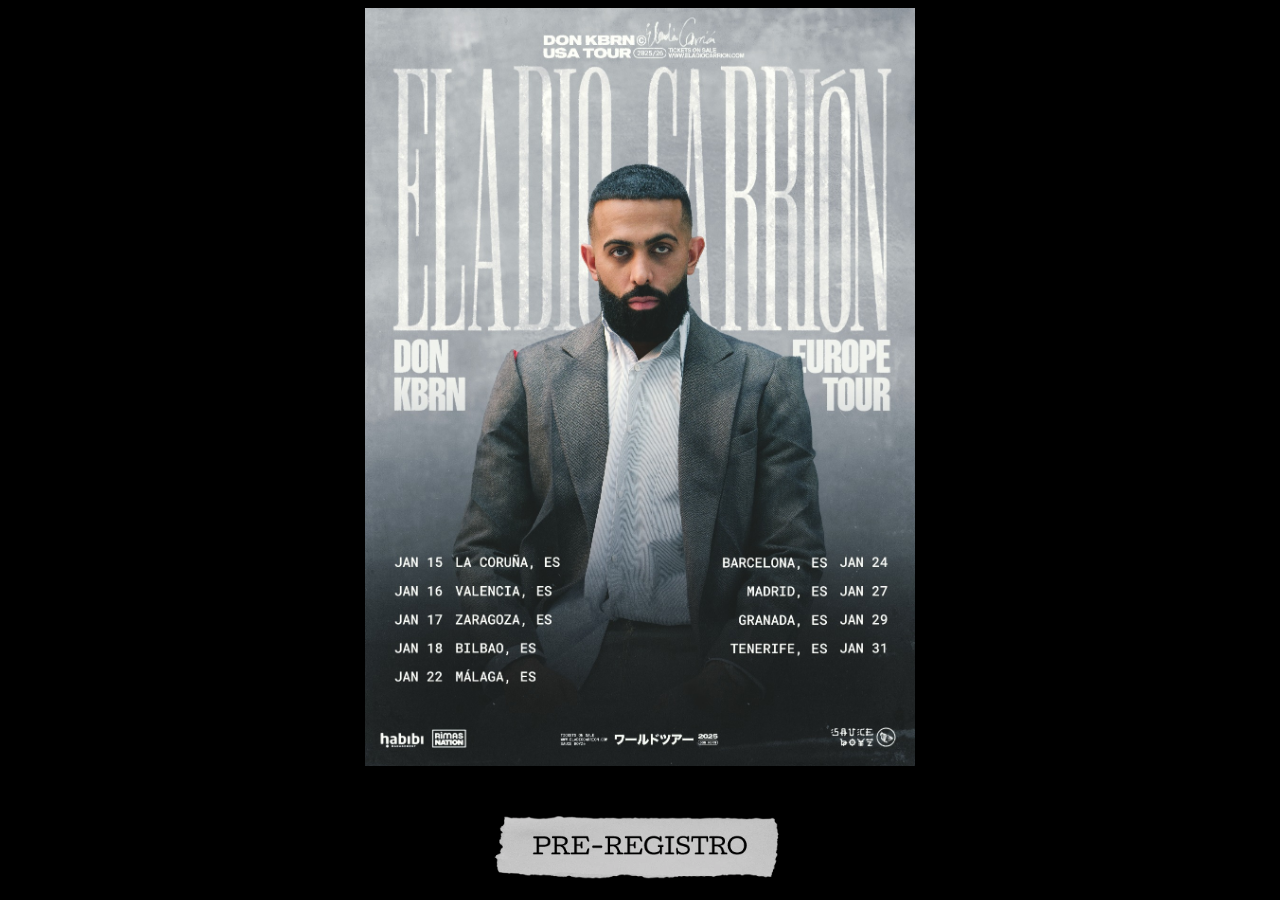
==== commit 36625238: "Movil2" ====
--- a/index.html
+++ b/index.html
@@ -4,7 +4,7 @@
   <meta charset="UTF-8">
   <title>Nuevas Fechas Eladio Carrion España</title>
   <link rel="icon" href="Images/icono-donkbrn.png" type="image/x-icon">
-  <link rel="stylesheet" href="CSS/Stylesheet.css">
+  <link rel="stylesheet" href="CSS/Stylesheet3.css">
   <style>
    
   </style>
--- a/CSS/Stylesheet3.css
+++ b/CSS/Stylesheet3.css
@@ -0,0 +1,34 @@
+ body {
+      font-family: sans-serif;
+      text-align: center;
+      background-color: black;
+    }
+    img {
+      max-width: 550px;
+      width:100%;
+      height: auto;
+      display:block;
+      margin:0 auto;
+    }
+
+    .BotonPreRegistro{
+        max-width:300px;
+        width:100%;
+        display:block;
+        margin:0 auto;
+    }
+
+    @media (max-width: 1024px) {
+
+  img {
+      max-width: 100%;
+      width:100%;
+    }
+
+     .BotonPreRegistro{
+        max-width:500px;
+        width:100%;
+        display:block;
+        margin:0 auto;
+    }
+}
